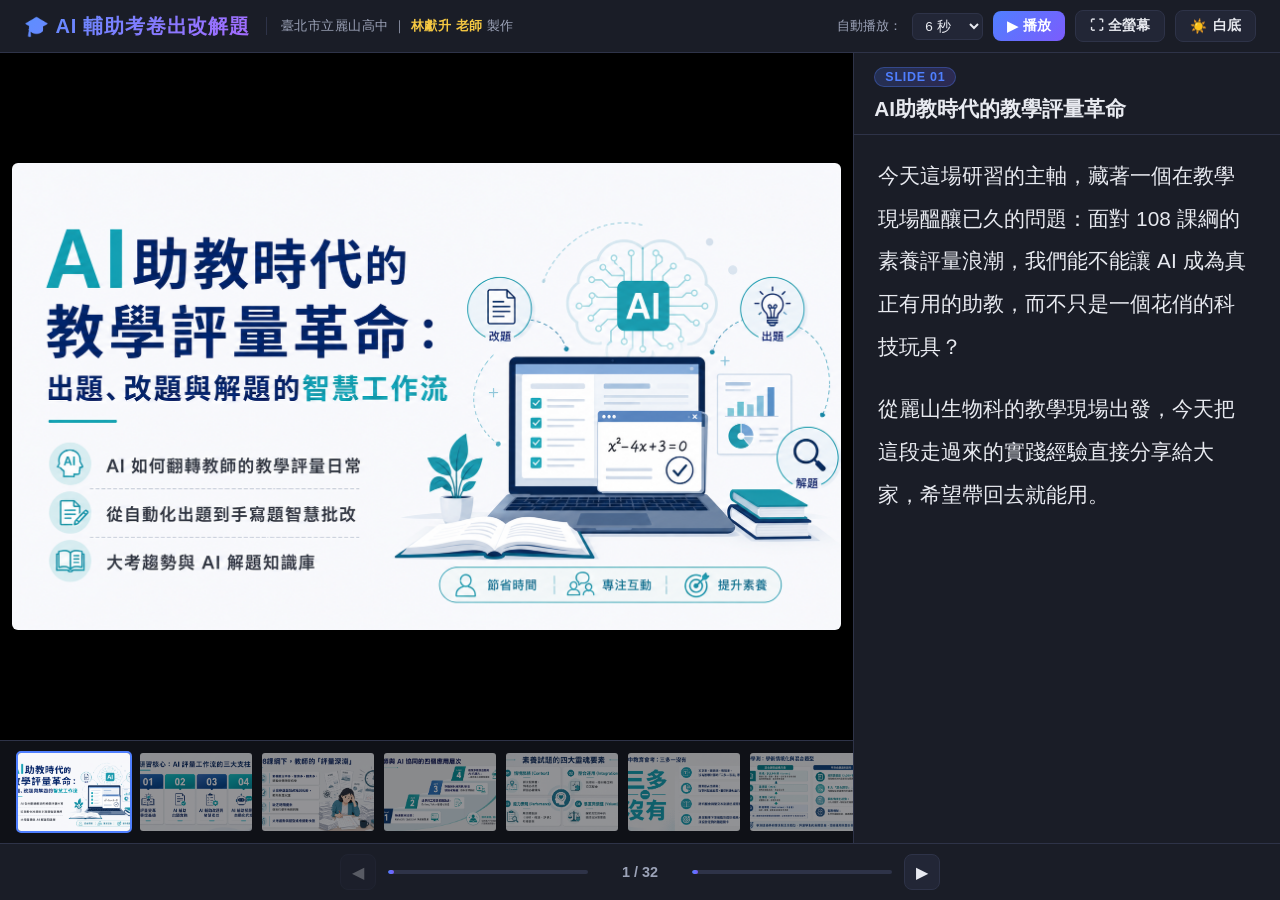
==== index.html @ 1d6e1f57 "Publish workshop HTML page" ====
<!DOCTYPE html>
<html lang="zh-Hant">
<head>
<meta charset="UTF-8">
<meta name="viewport" content="width=device-width, initial-scale=1.0">
<title>AI 輔助考卷出改解題</title>
<style>
  /* ── DARK THEME (default) ── */
  :root {
    --bg: #0f1117;
    --surface: #1a1d27;
    --surface2: #222636;
    --accent: #4f7fff;
    --accent2: #7c5cfc;
    --text: #e8eaf0;
    --text-dim: #9ca3b8;
    --border: #2e3348;
    --gold: #f5c842;
    --slide-bg: #000;
    --thumb-strip-bg: #0f1117;
  }
  /* ── LIGHT THEME ── */
  body.light {
    --bg: #f0f2f8;
    --surface: #ffffff;
    --surface2: #e8eaf2;
    --accent: #3060dd;
    --accent2: #6040cc;
    --text: #1a1d30;
    --text-dim: #5a6080;
    --border: #d0d4e8;
    --gold: #b8860b;
    --slide-bg: #e0e2ec;
    --thumb-strip-bg: #e8eaf2;
  }
  * { box-sizing: border-box; margin: 0; padding: 0; }

  body {
    font-family: 'Noto Sans TC', 'PingFang TC', 'Microsoft JhengHei', sans-serif;
    background: var(--bg);
    color: var(--text);
    height: 100vh;
    display: flex;
    flex-direction: column;
    overflow: hidden;
  }

  /* ── HEADER ── */
  header {
    display: flex;
    align-items: center;
    justify-content: space-between;
    padding: 10px 24px;
    background: var(--surface);
    border-bottom: 1px solid var(--border);
    flex-shrink: 0;
    gap: 12px;
    flex-wrap: wrap;
  }
  .header-title {
    font-size: 1.25rem;
    font-weight: 700;
    letter-spacing: .04em;
    background: linear-gradient(135deg, #5b8fff, #a56bff);
    -webkit-background-clip: text;
    -webkit-text-fill-color: transparent;
    background-clip: text;
    white-space: nowrap;
  }
  .header-controls {
    display: flex;
    align-items: center;
    gap: 10px;
    flex-wrap: wrap;
  }
  .ctrl-label { font-size: .8rem; color: var(--text-dim); white-space: nowrap; }
  .ctrl-select {
    background: var(--surface2);
    border: 1px solid var(--border);
    color: var(--text);
    padding: 4px 8px;
    border-radius: 6px;
    font-size: .85rem;
    cursor: pointer;
  }
  .btn {
    padding: 6px 14px;
    border-radius: 8px;
    border: none;
    font-size: .85rem;
    font-weight: 600;
    cursor: pointer;
    transition: opacity .15s, transform .1s;
  }
  .btn:hover { opacity: .85; transform: translateY(-1px); }
  .btn:active { transform: translateY(0); }
  .btn-play {
    background: linear-gradient(135deg, #4f7fff, #7c5cfc);
    color: #fff;
    display: flex; align-items: center; gap: 5px;
  }
  .btn-fs {
    background: var(--surface2);
    color: var(--text);
    border: 1px solid var(--border);
    display: flex; align-items: center; gap: 5px;
  }
  .btn-fs.active {
    background: linear-gradient(135deg, #2a5ccc, #5a3db0);
    border-color: transparent;
    color: #fff;
  }

  /* ── MAIN ── */
  main {
    display: flex;
    flex: 1;
    overflow: hidden;
  }

  /* ── SLIDE PANEL (left 2/3) ── */
  .slide-panel {
    flex: 0 0 66.666%;
    display: flex;
    flex-direction: column;
    background: var(--slide-bg);
    position: relative;
    overflow: hidden;
  }
  .slide-img-wrap {
    flex: 1;
    display: flex;
    align-items: center;
    justify-content: center;
    padding: 12px;
    overflow: hidden;
  }
  .slide-img-wrap img {
    max-width: 100%;
    max-height: 100%;
    object-fit: contain;
    border-radius: 6px;
    box-shadow: 0 8px 32px rgba(0,0,0,.6);
    transition: opacity .35s ease;
    display: block;
  }
  .slide-img-wrap img.fading { opacity: 0; }

  /* ── TEXT PANEL (right 1/3) ── */
  .text-panel {
    flex: 0 0 33.333%;
    display: flex;
    flex-direction: column;
    background: var(--surface);
    border-left: 1px solid var(--border);
    overflow: hidden;
  }
  .text-header {
    padding: 14px 20px 10px;
    border-bottom: 1px solid var(--border);
    flex-shrink: 0;
  }
  .slide-badge {
    display: inline-block;
    background: linear-gradient(135deg, #4f7fff33, #7c5cfc33);
    border: 1px solid #4f7fff55;
    color: var(--accent);
    font-size: .78rem;
    font-weight: 700;
    padding: 2px 10px;
    border-radius: 20px;
    letter-spacing: .06em;
    margin-bottom: 6px;
  }
  .slide-title-text {
    font-size: 1.3rem;
    font-weight: 700;
    line-height: 1.5;
    color: var(--text);
  }
  .text-body {
    flex: 1;
    overflow-y: auto;
    padding: 20px 24px 24px;
    scrollbar-width: thin;
    scrollbar-color: var(--border) transparent;
  }
  .text-body p {
    font-size: 1.3rem;
    line-height: 2.05;
    color: var(--text);
    margin-bottom: 20px;
  }
  .text-body p:last-child { margin-bottom: 0; }

  /* ── BOTTOM NAV ── */
  .bottom-nav {
    display: flex;
    align-items: center;
    justify-content: center;
    gap: 12px;
    padding: 10px 20px;
    border-top: 1px solid var(--border);
    background: var(--surface);
    flex-shrink: 0;
  }
  .nav-btn {
    background: var(--surface2);
    border: 1px solid var(--border);
    color: var(--text);
    width: 36px; height: 36px;
    border-radius: 8px;
    font-size: 1rem;
    cursor: pointer;
    display: flex; align-items: center; justify-content: center;
    transition: background .15s, transform .1s;
  }
  .nav-btn:hover:not(:disabled) { background: var(--accent); border-color: var(--accent); }
  .nav-btn:active:not(:disabled) { transform: scale(.95); }
  .nav-btn:disabled { opacity: .3; cursor: not-allowed; }
  .page-indicator {
    font-size: .9rem;
    color: var(--text-dim);
    min-width: 80px;
    text-align: center;
    font-weight: 600;
  }
  .progress-bar-wrap {
    flex: 1;
    height: 4px;
    background: var(--border);
    border-radius: 2px;
    overflow: hidden;
    max-width: 200px;
  }
  .progress-bar {
    height: 100%;
    background: linear-gradient(90deg, #4f7fff, #7c5cfc);
    border-radius: 2px;
    transition: width .3s ease;
  }

  /* ── THUMBNAIL STRIP ── */
  .thumb-strip {
    display: flex;
    gap: 6px;
    padding: 8px 16px;
    background: var(--bg);
    border-top: 1px solid var(--border);
    overflow-x: auto;
    flex-shrink: 0;
    scrollbar-width: thin;
    scrollbar-color: var(--border) transparent;
    max-height: 110px;
    padding: 10px 16px;
  }
  .thumb {
    flex-shrink: 0;
    width: 116px;
    height: 82px;
    border-radius: 5px;
    object-fit: cover;
    cursor: pointer;
    border: 2px solid transparent;
    opacity: .55;
    transition: opacity .15s, border-color .15s, transform .15s;
  }
  .thumb:hover { opacity: .85; transform: scaleY(1.04); }
  .thumb.active { border-color: var(--accent); opacity: 1; }

  /* ── AUTHOR INFO (in header) ── */
  .header-author {
    font-size: .82rem;
    color: var(--text-dim);
    letter-spacing: .04em;
    white-space: nowrap;
    border-left: 1px solid var(--border);
    padding-left: 14px;
    margin-left: 4px;
  }
  .header-author strong { color: var(--gold); font-weight: 700; }

  /* ── FULLSCREEN OVERLAY ── */
  #fs-overlay {
    display: none;
    position: fixed;
    inset: 0;
    background: #000;
    z-index: 9999;
    flex-direction: column;
    align-items: center;
    justify-content: center;
  }
  #fs-overlay.active { display: flex; }
  #fs-img {
    max-width: 100vw;
    max-height: calc(100vh - 80px);
    object-fit: contain;
    transition: opacity .35s ease;
    display: block;
  }
  #fs-img.fading { opacity: 0; }
  .fs-controls {
    position: fixed;
    bottom: 0; left: 0; right: 0;
    display: flex;
    align-items: center;
    justify-content: center;
    gap: 14px;
    padding: 12px 24px;
    background: rgba(0,0,0,.75);
    backdrop-filter: blur(8px);
    transition: opacity .3s;
  }
  .fs-controls.hidden { opacity: 0; pointer-events: none; }
  .fs-nav-btn {
    background: rgba(255,255,255,.12);
    border: 1px solid rgba(255,255,255,.2);
    color: #fff;
    width: 40px; height: 40px;
    border-radius: 8px;
    font-size: 1.1rem;
    cursor: pointer;
    display: flex; align-items: center; justify-content: center;
    transition: background .15s;
  }
  .fs-nav-btn:hover:not(:disabled) { background: rgba(255,255,255,.25); }
  .fs-nav-btn:disabled { opacity: .25; cursor: not-allowed; }
  .fs-page { color: rgba(255,255,255,.75); font-size: .9rem; min-width: 70px; text-align: center; }
  .fs-exit-btn {
    position: fixed;
    top: 14px; right: 18px;
    background: rgba(255,255,255,.12);
    border: 1px solid rgba(255,255,255,.2);
    color: #fff;
    padding: 6px 14px;
    border-radius: 8px;
    font-size: .82rem;
    cursor: pointer;
    z-index: 10001;
    transition: background .15s;
  }
  .fs-exit-btn:hover { background: rgba(255,255,255,.25); }
  .fs-auto-label {
    color: rgba(255,255,255,.6);
    font-size: .8rem;
    white-space: nowrap;
  }
  .fs-ctrl-select {
    background: rgba(255,255,255,.12);
    border: 1px solid rgba(255,255,255,.2);
    color: #fff;
    padding: 4px 8px;
    border-radius: 6px;
    font-size: .82rem;
    cursor: pointer;
  }
  .fs-progress {
    position: fixed;
    top: 0; left: 0; right: 0;
    height: 3px;
    background: rgba(255,255,255,.1);
    z-index: 10001;
  }
  .fs-progress-bar {
    height: 100%;
    background: linear-gradient(90deg, #4f7fff, #a56bff);
    transition: width .3s ease;
  }
  /* Auto-play timer ring */
  .timer-ring {
    position: relative;
    width: 32px; height: 32px;
    flex-shrink: 0;
  }
  .timer-ring svg { transform: rotate(-90deg); }
  .timer-ring circle {
    fill: none;
    stroke-width: 3;
  }
  .timer-bg { stroke: rgba(255,255,255,.15); }
  .timer-fill { stroke: #4f7fff; stroke-dasharray: 88; stroke-dashoffset: 88; transition: stroke-dashoffset .1s linear; }

  /* Thumbnail strip bg */
  .thumb-strip { background: var(--thumb-strip-bg); }

  /* Scrollbar style */
  ::-webkit-scrollbar { width: 6px; height: 6px; }
  ::-webkit-scrollbar-track { background: transparent; }
  ::-webkit-scrollbar-thumb { background: var(--border); border-radius: 3px; }

  /* ── THEME TOGGLE BUTTON ── */
  .btn-theme {
    background: var(--surface2);
    color: var(--text);
    border: 1px solid var(--border);
    display: flex; align-items: center; gap: 6px;
    font-size: .85rem;
    font-weight: 600;
    padding: 6px 14px;
    border-radius: 8px;
    cursor: pointer;
    transition: background .2s, color .2s, border-color .2s, transform .1s;
    white-space: nowrap;
  }
  .btn-theme:hover { opacity: .85; transform: translateY(-1px); }
  body.light .btn-theme {
    background: #1a1d27;
    color: #e8eaf0;
    border-color: #3a4060;
  }

  /* Auto play indicator */
  .auto-indicator {
    display: inline-block;
    width: 8px; height: 8px;
    background: #4fff8a;
    border-radius: 50%;
    margin-right: 4px;
    animation: pulse-dot 1s infinite;
  }
  @keyframes pulse-dot {
    0%,100% { opacity: 1; }
    50% { opacity: .3; }
  }
</style>
</head>
<body>

<!-- HEADER -->
<header>
  <div class="header-title">🎓 AI 輔助考卷出改解題</div>
  <div class="header-author">臺北市立麗山高中 ｜ <strong>林獻升 老師</strong> 製作</div>
  <div class="header-controls" style="margin-left:auto;">
    <span class="ctrl-label">自動播放：</span>
    <select class="ctrl-select" id="autoSpeedSelect">
      <option value="0">關閉</option>
      <option value="4">4 秒</option>
      <option value="6" selected>6 秒</option>
      <option value="8">8 秒</option>
      <option value="12">12 秒</option>
      <option value="20">20 秒</option>
    </select>
    <button class="btn btn-play" id="playBtn" onclick="togglePlay()">
      <span id="playIcon">▶</span> <span id="playLabel">播放</span>
    </button>
    <button class="btn btn-fs" id="fsBtn" onclick="enterFullscreen()">
      ⛶ 全螢幕
    </button>
    <button class="btn-theme" id="themeBtn" onclick="toggleTheme()" title="切換背景色">
      <span id="themeIcon">☀️</span><span id="themeLabel">白底</span>
    </button>
  </div>
</header>

<!-- MAIN AREA -->
<main>
  <!-- Left: Slide image -->
  <div class="slide-panel">
    <div class="slide-img-wrap">
      <img id="mainImg" src="" alt="Slide">
    </div>
    <!-- Thumbnail strip -->
    <div class="thumb-strip" id="thumbStrip"></div>
  </div>

  <!-- Right: Text panel -->
  <div class="text-panel">
    <div class="text-header">
      <div class="slide-badge" id="slideBadge">SLIDE 01</div>
      <div class="slide-title-text" id="slideTitleText"></div>
    </div>
    <div class="text-body" id="textBody"></div>
  </div>
</main>

<!-- BOTTOM NAV -->
<div class="bottom-nav">
  <button class="nav-btn" id="prevBtn" onclick="gotoSlide(current-1)" title="上一頁">◀</button>
  <div class="progress-bar-wrap">
    <div class="progress-bar" id="progressBar"></div>
  </div>
  <div class="page-indicator" id="pageIndicator">1 / 32</div>
  <div class="progress-bar-wrap">
    <div class="progress-bar" id="progressBar2"></div>
  </div>
  <button class="nav-btn" id="nextBtn" onclick="gotoSlide(current+1)" title="下一頁">▶</button>
</div>

<!-- FULLSCREEN OVERLAY -->
<div id="fs-overlay">
  <div class="fs-progress"><div class="fs-progress-bar" id="fsProgressBar"></div></div>
  <button class="fs-exit-btn" onclick="exitFullscreen()">✕ 離開全螢幕</button>
  <img id="fs-img" src="" alt="Slide Fullscreen">
  <div class="fs-controls" id="fsControls">
    <button class="fs-nav-btn" id="fsPrevBtn" onclick="gotoSlide(current-1)">◀</button>
    <div class="timer-ring" id="timerRing" title="自動播放進度">
      <svg width="32" height="32" viewBox="0 0 32 32">
        <circle class="timer-bg" cx="16" cy="16" r="14"/>
        <circle class="timer-fill" id="timerCircle" cx="16" cy="16" r="14"/>
      </svg>
    </div>
    <span class="fs-page" id="fsPageIndicator">1 / 32</span>
    <div class="timer-ring" style="visibility:hidden"></div><!-- spacer -->
    <button class="fs-nav-btn" id="fsNextBtn" onclick="gotoSlide(current+1)">▶</button>
    <span class="fs-auto-label" style="margin-left:12px">自動播放：</span>
    <select class="fs-ctrl-select" id="fsAutoSpeedSelect">
      <option value="0">關閉</option>
      <option value="4">4 秒</option>
      <option value="6" selected>6 秒</option>
      <option value="8">8 秒</option>
      <option value="12">12 秒</option>
      <option value="20">20 秒</option>
    </select>
    <button class="fs-nav-btn" id="fsPauseBtn" onclick="togglePlay()" title="播放/暫停" style="font-size:.9rem">▶</button>
  </div>
</div>

<script>
// ━━━━━━━━━━━━━━━━━━━━━━━━━
//  SLIDE DATA
// ━━━━━━━━━━━━━━━━━━━━━━━━━
const slides = [
  {
    title: "AI助教時代的教學評量革命",
    img: "origin_image/slide_01.png",
    text: `今天這場研習的主軸，藏著一個在教學現場醞釀已久的問題：面對 108 課綱的素養評量浪潮，我們能不能讓 AI 成為真正有用的助教，而不只是一個花俏的科技玩具？

從麗山生物科的教學現場出發，今天把這段走過來的實踐經驗直接分享給大家，希望帶回去就能用。`
  },
  {
    title: "今天研習的四大核心模組",
    img: "origin_image/slide_02.png",
    text: `今天的研習設計了四個模組，彼此之間有內在的邏輯串連。

我們從學理基礎出發，先確立「什麼才算真正意義上的素養評量」；接著進入 AI 出題實務，實際看看多模態材料與實驗情境如何快速轉化成考題；第三個模組聚焦在智慧批改，包括手寫非選題與國寫作文的 AI 評閱流程；最後，我們一起建立 NotebookLM 解題助教，讓這套工作流完整落地在班級現場。`
  },
  {
    title: "108課綱下，教師的「評量深淵」",
    img: "origin_image/slide_03.png",
    text: `108 課綱對情境化命題的要求，是一把雙面刃。它讓評量變得更真實，但也讓出題變得極度耗時——找素材、處理圖表、撰寫長篇情境文，一份段考卷動輒花上整個週末。

更別說手寫題的批改，改到肩膀痠痛，每位學生卻只能得到一個分數，幾乎沒有個別的學習回饋。這就是我們所說的「評量深淵」：好的設計理念，卻因工作量過重而難以真正落實。`
  },
  {
    title: "教師與 AI 協同的四個應用層次",
    img: "origin_image/slide_04.png",
    text: `面對這個困境，我們整理了一張學習地圖，把教師與 AI 協同的應用分成四個層次。

最入門的 Level 1，是把現成的 PDF 講義直接交給 AI 一鍵生出題庫；Level 2 是學會提示詞，能按需改造舊題；Level 3 能融入影片與實驗材料進行多模態命題；Level 4 則是善用視覺辨識與 AI 代理人，實現半自動化出卷。今天我們就一關一關地往上走。`
  },
  {
    title: "素養試題的四大靈魂要素",
    img: "origin_image/slide_05.png",
    text: `素養導向評量的核心，可以用四個要素概括：情境脈絡、整合運用、能力表現，以及態度與價值。這四者並不是各自獨立的條件，而是相互嵌扣的整體。

其中最容易出問題的，是情境的真實性——如果把題目的情境段落遮住，學生仍然能靠公式做出答案，那這個情境就只是裝飾，稱不上真正的素養題，需要從根本重新設計。`
  },
  {
    title: "國中教育會考：三多一沒有",
    img: "origin_image/slide_06.png",
    text: `國中會考在自然科的命題邏輯，可以用「三多一沒有」來掌握：文字多、圖表多、情境多，但沒有複雜的計算。

圖表題在會考自然科佔了七到八成，這個比例很清楚地告訴我們，訓練學生的圖表解讀與變因控制能力，比讓他們背大量細節更為關鍵。我們的命題，也應該往這個方向靠攏。`
  },
  {
    title: "大學學測：學術情境化與混合題型",
    img: "origin_image/slide_07.png",
    text: `學測的挑戰在於閱讀量。自然科和國語文的字數每年都在刷新記錄，學生在有限時間內要消化大量的情境文字，本身就是一項能力的測驗。

更值得關注的是混合題組的出現——選擇題與非選擇手寫題共享同一個情境，層層遞進，讓學生無法只靠猜選項過關，必須真正理解情境脈絡才能作答。`
  },
  {
    title: "分科測驗：鷹架式題組與第一性原理",
    img: "origin_image/slide_08.png",
    text: `分科測驗則是真正在考科學思辨的素養。它常常引入陌生的學術情境——如 GLP-1 減重藥物的作用機制，或是植物工廠的能量轉換——要求學生回歸第一性原理，用最核心的學科概念去分析一個全新的狀況。

非選題配分大幅增加，答題不是填幾個關鍵字，而是要寫出一條清晰的因果推論鏈。`
  },
  {
    title: "命題計畫：認知層次與難度配置",
    img: "origin_image/slide_09.png",
    text: `有了大考格局的認識，我們回到日常命題的規劃。建議以布魯姆認知層次作為標尺，素養題的主力要落在 C3（應用）與 C4（分析）。

這張表格提供的是段考、會考與學測三種情境下，易、中偏易、中偏難、難題的建議比例配置，讓我們每次命題不再憑感覺，而是有據可依。`
  },
  {
    title: "一鍵生成：Kahoot! AI 與 Quizizz AI",
    img: "origin_image/slide_10.png",
    text: `如果只有十分鐘，想快速為課堂複習設計一個小測驗，Level 1 工具是最省力的選擇。

Kahoot! AI 可以直接讀取您的講義 PDF，一鍵生成互動遊戲題；Quizizz AI（Wayground）更進一步，支援直接從 YouTube 影片或網頁抓取內容轉成測驗。學生在遊戲情境中練習，課堂氣氛立刻不同，而教師幾乎不需要花額外的時間準備。`
  },
  {
    title: "智慧診斷：Edcafe AI 與個人化學習回饋",
    img: "origin_image/slide_11.png",
    text: `Edcafe AI 把學生診斷這件事提升到了新的層次。學生作答之後，系統不只告訴他「答錯了」，而是根據他選擇的那個具體錯誤選項，給出個人化的 AI 診斷回饋——解釋為什麼這樣想是常見的迷思，並引導學生重新思考正確的推理路徑。

這比單純公布標準答案，更能幫助學生真正釐清自己的盲點。`
  },
  {
    title: "如何與 AI 對話？出題提示詞的黃金結構",
    img: "origin_image/slide_12.png",
    text: `要讓 AI 出精準的段考題，提示詞的結構是關鍵。我們整理出一套黃金結構：先設定角色（你是一位高中生物教師），接著給予具體任務（依據以下情境出一道閱讀題組），再指定格式（單選五選一，附詳解），最後加上限制條件（難度對應學測程度，情境不可以是裝飾性的）。

把 AI 當成一位剛報到的實習助教，指令越清晰，出來的題目越可用。`
  },
  {
    title: "影音命題：鹽沼天牛生存機制測驗生成",
    img: "origin_image/slide_13.png",
    text: `這是一個 Level 3 的實作案例。我們找到一支介紹鹽沼天牛不進食機制的科普 YouTube 影片，讓 AI 擷取逐字稿，再從中提取能量代謝的生物學情境，最後一鍵產出了一組結構完整的閱讀測驗題。

整個過程不超過十五分鐘，而產出的題目情境新穎、知識點扎實，是過去手動出題難以達到的效率。`
  },
  {
    title: "實驗命題：將課本實驗轉為探究題組",
    img: "origin_image/slide_14.png",
    text: `實驗課的素材，也可以直接轉化成探究題。只要把課本的實驗步驟——例如有機物檢測或酵素活性的操作流程——丟給 AI，它就能辨識出操縱變因與控制變因，並據此命製考查實驗設計缺陷或數據解讀能力的題目。

這些題目特別接地氣，因為情境就是學生親手做過的實驗，作答起來有真實感，也更能測出理解深度。`
  },
  {
    title: "視覺出題：讓圖表、構造圖自動出題",
    img: "origin_image/slide_15.png",
    text: `圖表題和構造圖一直是許多老師命題的難關——找圖、描圖、排版，耗費大量時間。現在使用 Gemini 等具備強大視覺辨識能力的模型，可以直接截圖課本的心臟解剖圖或細胞分裂圖，請 AI 辨識圖中標示的結構並針對各標記出題。

整個出題流程從找素材到產出題目，往往只需要幾分鐘。`
  },
  {
    title: "出題工具箱：各大 AI 模型能力評比",
    img: "origin_image/slide_16.png",
    text: `不同的命題需求，其實適合不同的 AI 工具。這張評比矩陣是我們實際測試各大模型後的心得：ChatGPT 在結構化命題上表現穩定；Claude 擅長長文本處理，適合嚴謹的論述性題目；Gemini 的視覺辨識能力最強，是圖表題的首選；Perplexity 和 Felo 則連網能力出色，適合結合時事新知的命題情境。

工具沒有好壞，端看任務需求，選對工具能省下不少來回修改的時間。`
  },
  {
    title: "拒絕瑕疵：如何設計有效的誘答選項",
    img: "origin_image/slide_17.png",
    text: `選擇題的品質，往往取決於干擾選項的設計。常見的試題瑕疵有幾種：正確答案明顯比其他選項長、選項中出現「以上皆是」、或是誘答選項根本不像學生會犯的真實錯誤。

我們可以請 AI 針對學生的常見迷思概念設計誘答，讓每個錯誤選項都能對應到一類真實存在的錯誤認知，這樣的選擇題才具備真正的診斷價值。`
  },
  {
    title: "傳統題目改造：菌根題目升級實踐",
    img: "origin_image/slide_18.png",
    text: `這頁的改題案例，清楚說明了「升級」的意義。左邊的傳統題，直接問菌根真菌能提供植物哪些功能，學生只要背過就能作答，無需理解；右邊的素養改版，提供一組共生實驗的數據圖表，考查學生從數據中推論出共生效益的能力。

兩道題考查的是同一個知識點，但測到的思維層次完全不同。這個落差，就是素養命題的核心意義所在。`
  },
  {
    title: "題型轉換：將選擇題變為手寫問答題",
    img: "origin_image/slide_19.png",
    text: `防止學生靠消去法猜答案，有一個直接的方法：把選擇題改成問答題。去掉選項，要求學生直接描述菌根共生的功能，並限定作答字數與必須出現的關鍵詞。

這個轉換看似簡單，卻能大幅篩選出真正理解的學生，也同時訓練他們把知識組織成清晰因果邏輯的表達能力。`
  },
  {
    title: "階段式 Rubrics 設計",
    img: "origin_image/slide_20.png",
    text: `要讓 AI 批改非選題得精準，Rubrics 的設計是前提。我們建議採用階梯式的給分設計，把一道五分題拆成：概念識別（2分）、推論過程（2分）、結論表達（1分）三個層次，每一層都有明確的評分標準。

把這份規準餵給 AI，再搭配學生的作答照片，批改的結果往往精確得讓人驚訝——也讓評分更客觀、更有一致性。`
  },
  {
    title: "手寫考卷批改：AI 視覺評分實務",
    img: "origin_image/slide_21.png",
    text: `這是我們在班上實際操作的批改流程。學生手寫完卷子之後，用手機拍照上傳，AI 根據預先設定的 Rubrics 閱卷：它能識別學生的算式與文字，標出扣分的具體位置，並在最後寫一段針對這位學生錯誤的訂正建議。

整體批改時間縮短了將近三分之二，而每位學生得到的回饋，反而比以前更個別化、更具體。`
  },
  {
    title: "國寫作文批改：AI 等級評閱實踐",
    img: "origin_image/slide_22.png",
    text: `語文科的作文批改，也已經能用 AI 輔助完成。只要上傳國寫原卷 PDF，AI 能依據大考中心的評分原則，從內容、結構、表達三個維度進行評閱，給出等第（如 A+、A、B），並附上一段具深度的分析與改善建議。

值得注意的是，對照教師批閱的結果，AI 在等第判定上的一致性相當高，也讓我們對這套流程有了更多信心。`
  },
  {
    title: "Gradescope：師生評量的智慧助手",
    img: "origin_image/slide_23.png",
    text: `Gradescope 解決的是一個很具體的痛點：全班卷子改法不一致的問題。它能自動把寫相同算式或相似答案的學生歸成同一組，我們只要改一次，那一組全部學生的分數就同步到位。

更方便的是，事後若想調整某道題的給分標準，全班分數會即時自動更新，不需要手動逐份重改。這在學期末統計時，省下了相當可觀的時間。`
  },
  {
    title: "一鍵解析：考卷詳解與概念庫建立",
    img: "origin_image/slide_24.png",
    text: `段考考完後最讓老師頭痛的，往往不是改卷，而是打詳解。現在，把考卷與標準答案給 AI，幾秒內就能產出完整的試題解析，還能自動整理出這份考卷考查的核心概念分布，直接轉化成一份「考前重點複習指引」給學生。

這段時間省下來，可以用在更有價值的學習設計工作上。`
  },
  {
    title: "趨勢透視：115學測自然科深度分析",
    img: "origin_image/slide_25.png",
    text: `AI 不只能幫我們出題，也能幫我們分析大考趨勢。我們把 115 年的學測自然科試卷完整丟給 AI，請它分析生物、物理、化學、地科四科的命題難度配置，以及各科高頻考點的分布。

這份分析能幫助我們動態調整教學進度，把力氣放在真正值得深耕的概念，而不是把每個單元都塞進課表裡衝刺。`
  },
  {
    title: "NotebookLM：建立班級專屬解題 Bot",
    img: "origin_image/slide_26.png",
    text: `大考前學生有問不完的題目，但我們不可能 24 小時待機解答。NotebookLM 提供了一個優雅的解法：把歷屆試題與詳解上傳後，系統會把這些文件鎖定為唯一的知識庫，AI 的回答只從這份材料中生成，不會胡亂發揮。

學生在課後提問，它就像一個永遠在線的解題助教；它甚至能把試卷內容念給學生聽，對聽覺型學習者特別有幫助。`
  },
  {
    title: "客製化 Bot：GPTs 專案與 Gemini Gem 設定",
    img: "origin_image/slide_27.png",
    text: `如果希望出題改題的流程更自動化，可以建立一個「常駐型命題機器人」。在 ChatGPT 中建立 GPTs，或在 Google Gemini 中設定 Gem，把自己的課程講義、命題規格和偏好都固定進去。

以後只要把新的素材或情境文字傳給它，它就會自動按照您的命題習慣生成試題，不需要每次重新寫提示詞，大幅降低重複性的備課負擔。`
  },
  {
    title: "AI 代理人：一鍵生成完整試卷與解答",
    img: "origin_image/slide_28.png",
    text: `終極的自動化工作流，是 AI 代理人（Agent）的應用。在 Claude Project 中配置好命題工具與知識庫之後，只要下達一個任務指令，AI 會自己去找相關知識點、選取合適題目、分配配分並完成排版，最後直接輸出學生版試卷 PDF 與附有 Rubrics 的教師詳解版。

整個流程如果順暢，可以在幾分鐘內完成一份完整的段考卷。`
  },
  {
    title: "自動化成果：光合作用與呼吸作用考卷",
    img: "origin_image/slide_29.png",
    text: `這是 AI Agent 實際自動產出的成果示範。試卷架構包含了單選、多選、閱讀測驗與非選題，格式完全對齊大考中心規格，每道非選題都附有詳細的 Rubrics。

看到這份成果，我們很難不去想像：這代表的是評量設計工作質地的一場改變——繁重的文書工作從此不再是老師時間的主要消耗，老師的心力可以真正投入在教學設計與學生理解上。`
  },
  {
    title: "AI 與教師的協同進化",
    img: "origin_image/slide_30.png",
    text: `走到這裡，我想回到一個更根本的問題：我們用 AI 究竟是為了什麼？不是為了偷懶，也不是為了炫技，而是為了把時間還給自己。

把出題排版、初步批改這些可以標準化的工作交給 AI，把省下來的時間留給探究引導、課堂對話與學生關懷。教育的靈魂從來不在那些繁瑣的文書工作裡，而在師生之間真實的連結之中。`
  },
  {
    title: "您的 AI 落地行動方案：從明天開始",
    img: "origin_image/slide_31.png",
    text: `研習結束後，最好的下一步不是「回家再想想」，而是給自己設定三個具體的行動節點。

第一週，用 Kahoot! 或 Quizizz 為某堂課設計一個互動小測驗，感受一下工具的手感；第一個月，嘗試建立一個 Gemini Gem，把自己的命題偏好固定下來；本學期末，為您的學生建立一個 NotebookLM 解題助教。這三步，是從旁觀者變成實踐者最短的路徑。`
  },
  {
    title: "用 AI 賦能教學，釋放更多創造力！",
    img: "origin_image/slide_32.png",
    text: `今天的分享就到這裡了。我們為大家準備了今天所有使用的提示詞、工具連結與講義資源，歡迎掃描畫面上的 QR Code 下載帶走。

這套工作流不是麗山的專利，而是每一位願意嘗試的老師都可以建立的系統。期待下次聽到大家分享自己在教學現場的 AI 實踐故事。現在進入 Q&A 時間，歡迎各位老師提問。`
  }
];

// ━━━━━━━━━━━━━━━━━━━━━━━━━
//  STATE
// ━━━━━━━━━━━━━━━━━━━━━━━━━
let current = 0;
let isPlaying = false;
let autoTimer = null;
let autoProgress = null;
let timerElapsed = 0;
let isFS = false;
let fsHideTimer = null;

const TOTAL = slides.length;

// ━━━━━━━━━━━━━━━━━━━━━━━━━
//  ELEMENTS
// ━━━━━━━━━━━━━━━━━━━━━━━━━
const mainImg = document.getElementById('mainImg');
const fsImg = document.getElementById('fs-img');
const textBody = document.getElementById('textBody');
const slideBadge = document.getElementById('slideBadge');
const slideTitleText = document.getElementById('slideTitleText');
const pageIndicator = document.getElementById('pageIndicator');
const fsPageIndicator = document.getElementById('fsPageIndicator');
const progressBar = document.getElementById('progressBar');
const progressBar2 = document.getElementById('progressBar2');
const fsProgressBar = document.getElementById('fsProgressBar');
const prevBtn = document.getElementById('prevBtn');
const nextBtn = document.getElementById('nextBtn');
const fsPrevBtn = document.getElementById('fsPrevBtn');
const fsNextBtn = document.getElementById('fsNextBtn');
const fsPauseBtn = document.getElementById('fsPauseBtn');
const playBtn = document.getElementById('playBtn');
const playIcon = document.getElementById('playIcon');
const playLabel = document.getElementById('playLabel');
const fsBtn = document.getElementById('fsBtn');
const fsOverlay = document.getElementById('fs-overlay');
const fsControls = document.getElementById('fsControls');
const thumbStrip = document.getElementById('thumbStrip');
const autoSpeedSelect = document.getElementById('autoSpeedSelect');
const fsAutoSpeedSelect = document.getElementById('fsAutoSpeedSelect');
const timerCircle = document.getElementById('timerCircle');

// ━━━━━━━━━━━━━━━━━━━━━━━━━
//  THUMBNAILS
// ━━━━━━━━━━━━━━━━━━━━━━━━━
function buildThumbs() {
  slides.forEach((s, i) => {
    const img = document.createElement('img');
    img.src = s.img;
    img.className = 'thumb' + (i === 0 ? ' active' : '');
    img.title = `第 ${i+1} 頁：${s.title}`;
    img.onclick = () => gotoSlide(i);
    thumbStrip.appendChild(img);
  });
}

// ━━━━━━━━━━━━━━━━━━━━━━━━━
//  NAVIGATION
// ━━━━━━━━━━━━━━━━━━━━━━━━━
function gotoSlide(n, skipResetTimer) {
  if (n < 0 || n >= TOTAL) return;

  // Fade transition
  mainImg.classList.add('fading');
  fsImg.classList.add('fading');

  setTimeout(() => {
    current = n;
    const s = slides[current];

    mainImg.src = s.img;
    mainImg.classList.remove('fading');

    fsImg.src = s.img;
    fsImg.classList.remove('fading');

    // Text panel
    slideBadge.textContent = `SLIDE ${String(current+1).padStart(2,'0')}`;
    slideTitleText.textContent = s.title;
    // Render paragraphs
    textBody.innerHTML = s.text.trim().split(/\n\n+/).map(p =>
      `<p>${p.trim().replace(/\n/g,'<br>')}</p>`
    ).join('');

    // Indicators
    const pct = ((current+1)/TOTAL*100).toFixed(1) + '%';
    progressBar.style.width = pct;
    progressBar2.style.width = pct;
    fsProgressBar.style.width = pct;
    pageIndicator.textContent = `${current+1} / ${TOTAL}`;
    fsPageIndicator.textContent = `${current+1} / ${TOTAL}`;

    // Buttons
    prevBtn.disabled = current === 0;
    nextBtn.disabled = current === TOTAL-1;
    fsPrevBtn.disabled = current === 0;
    fsNextBtn.disabled = current === TOTAL-1;

    // Thumbnail
    document.querySelectorAll('.thumb').forEach((t, i) => t.classList.toggle('active', i===current));
    // Scroll thumb into view
    const activThumb = thumbStrip.children[current];
    if (activThumb) activThumb.scrollIntoView({behavior:'smooth', block:'nearest', inline:'center'});

    // If playing, reset timer
    if (isPlaying && !skipResetTimer) resetAutoTimer();

    // If at end and playing, stop
    if (current === TOTAL-1 && isPlaying) {
      // let it stay on last slide
    }
  }, 160);
}

// ━━━━━━━━━━━━━━━━━━━━━━━━━
//  AUTO PLAY
// ━━━━━━━━━━━━━━━━━━━━━━━━━
function getSpeed() {
  // Use whichever select is active
  const v = isFS ? parseInt(fsAutoSpeedSelect.value) : parseInt(autoSpeedSelect.value);
  return isNaN(v) ? 0 : v;
}

function syncSpeeds() {
  // Keep both selects in sync
  autoSpeedSelect.value = fsAutoSpeedSelect.value;
  fsAutoSpeedSelect.value = autoSpeedSelect.value;
}

autoSpeedSelect.addEventListener('change', () => {
  fsAutoSpeedSelect.value = autoSpeedSelect.value;
  if (isPlaying) resetAutoTimer();
});
fsAutoSpeedSelect.addEventListener('change', () => {
  autoSpeedSelect.value = fsAutoSpeedSelect.value;
  if (isPlaying) resetAutoTimer();
});

function startAutoPlay() {
  const speed = getSpeed();
  if (speed === 0) { stopAutoPlay(); return; }
  isPlaying = true;
  updatePlayUI();
  resetAutoTimer();
}

function stopAutoPlay() {
  isPlaying = false;
  clearInterval(autoTimer);
  clearInterval(autoProgress);
  timerElapsed = 0;
  timerCircle.style.strokeDashoffset = '88';
  updatePlayUI();
}

function resetAutoTimer() {
  clearInterval(autoTimer);
  clearInterval(autoProgress);
  timerElapsed = 0;

  const speed = getSpeed();
  if (speed === 0) { stopAutoPlay(); return; }

  const circumference = 88;
  timerCircle.style.strokeDashoffset = String(circumference);

  // Progress ring update every 100ms
  autoProgress = setInterval(() => {
    timerElapsed += 0.1;
    const fraction = timerElapsed / speed;
    const offset = circumference * (1 - fraction);
    timerCircle.style.strokeDashoffset = String(Math.max(0, offset));
  }, 100);

  autoTimer = setInterval(() => {
    if (current < TOTAL-1) {
      gotoSlide(current+1, true);
      timerElapsed = 0;
      clearInterval(autoProgress);
      const progressRefresh = setInterval(() => {
        timerElapsed += 0.1;
        const fraction = timerElapsed / speed;
        const offset = circumference * (1 - fraction);
        timerCircle.style.strokeDashoffset = String(Math.max(0, offset));
        if (timerElapsed >= speed) clearInterval(progressRefresh);
      }, 100);
      autoProgress = progressRefresh;
    } else {
      // Loop back or stop
      stopAutoPlay();
    }
  }, speed * 1000);
}

function togglePlay() {
  if (isPlaying) {
    stopAutoPlay();
  } else {
    const speed = getSpeed();
    if (speed === 0) {
      // Default to 6s if "off"
      autoSpeedSelect.value = '6';
      fsAutoSpeedSelect.value = '6';
    }
    startAutoPlay();
  }
}

function updatePlayUI() {
  if (isPlaying) {
    playIcon.textContent = '⏸';
    playLabel.textContent = '暫停';
    fsPauseBtn.textContent = '⏸';
    playBtn.innerHTML = '<span class="auto-indicator"></span><span>暫停</span>';
  } else {
    playIcon.textContent = '▶';
    playLabel.textContent = '播放';
    fsPauseBtn.textContent = '▶';
    playBtn.innerHTML = '▶ 播放';
  }
}

// ━━━━━━━━━━━━━━━━━━━━━━━━━
//  FULLSCREEN
// ━━━━━━━━━━━━━━━━━━━━━━━━━
function enterFullscreen() {
  isFS = true;
  fsOverlay.classList.add('active');
  fsBtn.classList.add('active');
  fsBtn.textContent = '⛶ 返回';
  gotoSlide(current, true);
  // Also request browser fullscreen
  if (fsOverlay.requestFullscreen) fsOverlay.requestFullscreen().catch(()=>{});
  setupFsMouseHide();
}

function exitFullscreen() {
  isFS = false;
  fsOverlay.classList.remove('active');
  fsBtn.classList.remove('active');
  fsBtn.textContent = '⛶ 全螢幕';
  fsControls.classList.remove('hidden');
  clearTimeout(fsHideTimer);
  if (document.fullscreenElement) document.exitFullscreen().catch(()=>{});
}

function setupFsMouseHide() {
  const overlay = document.getElementById('fs-overlay');
  overlay.addEventListener('mousemove', showFsControls);
}

function showFsControls() {
  fsControls.classList.remove('hidden');
  clearTimeout(fsHideTimer);
  fsHideTimer = setTimeout(() => {
    fsControls.classList.add('hidden');
  }, 3000);
}

document.addEventListener('fullscreenchange', () => {
  if (!document.fullscreenElement && isFS) exitFullscreen();
});

// ━━━━━━━━━━━━━━━━━━━━━━━━━
//  KEYBOARD
// ━━━━━━━━━━━━━━━━━━━━━━━━━
document.addEventListener('keydown', (e) => {
  if (e.key === 'ArrowRight' || e.key === 'ArrowDown' || e.key === ' ') {
    e.preventDefault();
    gotoSlide(current+1);
  } else if (e.key === 'ArrowLeft' || e.key === 'ArrowUp') {
    e.preventDefault();
    gotoSlide(current-1);
  } else if (e.key === 'Escape' && isFS) {
    exitFullscreen();
  } else if (e.key === 'f' || e.key === 'F') {
    isFS ? exitFullscreen() : enterFullscreen();
  } else if (e.key === 'p' || e.key === 'P') {
    togglePlay();
  }
});

// ━━━━━━━━━━━━━━━━━━━━━━━━━
//  THEME TOGGLE
// ━━━━━━━━━━━━━━━━━━━━━━━━━
let isLight = false;
function toggleTheme() {
  isLight = !isLight;
  document.body.classList.toggle('light', isLight);
  const icon = document.getElementById('themeIcon');
  const label = document.getElementById('themeLabel');
  if (isLight) {
    icon.textContent = '🌙';
    label.textContent = '黑底';
  } else {
    icon.textContent = '☀️';
    label.textContent = '白底';
  }
}

// ━━━━━━━━━━━━━━━━━━━━━━━━━
//  INIT
// ━━━━━━━━━━━━━━━━━━━━━━━━━
buildThumbs();
gotoSlide(0, true);
</script>
</body>
</html>
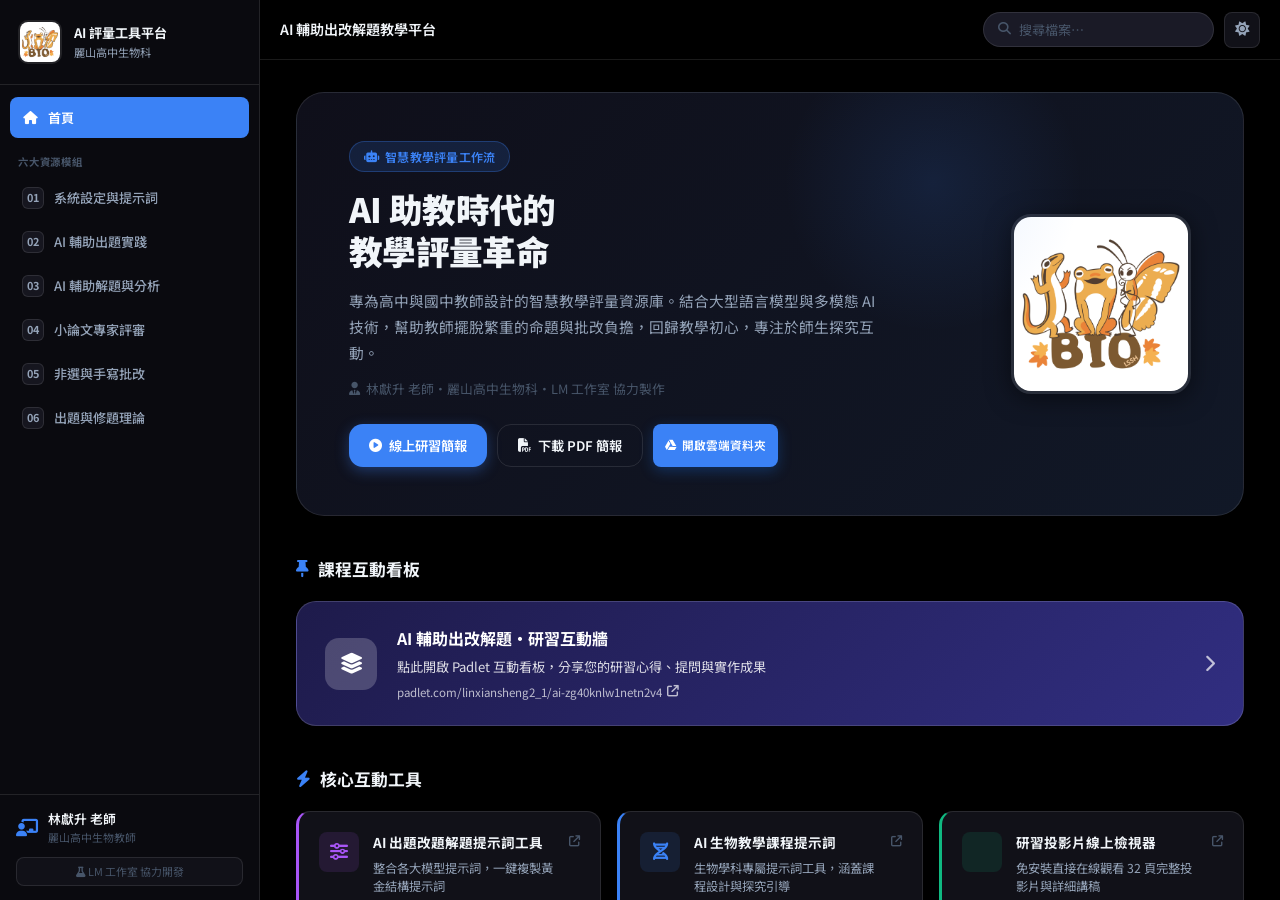
==== commit b573939d: "feat: update Google Drive links for all 6 modules' files" ====
--- a/index.html
+++ b/index.html
@@ -1,1057 +1,305 @@
 <!DOCTYPE html>
 <html lang="zh-Hant">
 <head>
-<meta charset="UTF-8">
-<meta name="viewport" content="width=device-width, initial-scale=1.0">
-<title>AI 輔助考卷出改解題</title>
-<style>
-  /* ── DARK THEME (default) ── */
-  :root {
-    --bg: #0f1117;
-    --surface: #1a1d27;
-    --surface2: #222636;
-    --accent: #4f7fff;
-    --accent2: #7c5cfc;
-    --text: #e8eaf0;
-    --text-dim: #9ca3b8;
-    --border: #2e3348;
-    --gold: #f5c842;
-    --slide-bg: #000;
-    --thumb-strip-bg: #0f1117;
-  }
-  /* ── LIGHT THEME ── */
-  body.light {
-    --bg: #f0f2f8;
-    --surface: #ffffff;
-    --surface2: #e8eaf2;
-    --accent: #3060dd;
-    --accent2: #6040cc;
-    --text: #1a1d30;
-    --text-dim: #5a6080;
-    --border: #d0d4e8;
-    --gold: #b8860b;
-    --slide-bg: #e0e2ec;
-    --thumb-strip-bg: #e8eaf2;
-  }
-  * { box-sizing: border-box; margin: 0; padding: 0; }
-
-  body {
-    font-family: 'Noto Sans TC', 'PingFang TC', 'Microsoft JhengHei', sans-serif;
-    background: var(--bg);
-    color: var(--text);
-    height: 100vh;
-    display: flex;
-    flex-direction: column;
-    overflow: hidden;
-  }
-
-  /* ── HEADER ── */
-  header {
-    display: flex;
-    align-items: center;
-    justify-content: space-between;
-    padding: 10px 24px;
-    background: var(--surface);
-    border-bottom: 1px solid var(--border);
-    flex-shrink: 0;
-    gap: 12px;
-    flex-wrap: wrap;
-  }
-  .header-title {
-    font-size: 1.25rem;
-    font-weight: 700;
-    letter-spacing: .04em;
-    background: linear-gradient(135deg, #5b8fff, #a56bff);
-    -webkit-background-clip: text;
-    -webkit-text-fill-color: transparent;
-    background-clip: text;
-    white-space: nowrap;
-  }
-  .header-controls {
-    display: flex;
-    align-items: center;
-    gap: 10px;
-    flex-wrap: wrap;
-  }
-  .ctrl-label { font-size: .8rem; color: var(--text-dim); white-space: nowrap; }
-  .ctrl-select {
-    background: var(--surface2);
-    border: 1px solid var(--border);
-    color: var(--text);
-    padding: 4px 8px;
-    border-radius: 6px;
-    font-size: .85rem;
-    cursor: pointer;
-  }
-  .btn {
-    padding: 6px 14px;
-    border-radius: 8px;
-    border: none;
-    font-size: .85rem;
-    font-weight: 600;
-    cursor: pointer;
-    transition: opacity .15s, transform .1s;
-  }
-  .btn:hover { opacity: .85; transform: translateY(-1px); }
-  .btn:active { transform: translateY(0); }
-  .btn-play {
-    background: linear-gradient(135deg, #4f7fff, #7c5cfc);
-    color: #fff;
-    display: flex; align-items: center; gap: 5px;
-  }
-  .btn-fs {
-    background: var(--surface2);
-    color: var(--text);
-    border: 1px solid var(--border);
-    display: flex; align-items: center; gap: 5px;
-  }
-  .btn-fs.active {
-    background: linear-gradient(135deg, #2a5ccc, #5a3db0);
-    border-color: transparent;
-    color: #fff;
-  }
-
-  /* ── MAIN ── */
-  main {
-    display: flex;
-    flex: 1;
-    overflow: hidden;
-  }
-
-  /* ── SLIDE PANEL (left 2/3) ── */
-  .slide-panel {
-    flex: 0 0 66.666%;
-    display: flex;
-    flex-direction: column;
-    background: var(--slide-bg);
-    position: relative;
-    overflow: hidden;
-  }
-  .slide-img-wrap {
-    flex: 1;
-    display: flex;
-    align-items: center;
-    justify-content: center;
-    padding: 12px;
-    overflow: hidden;
-  }
-  .slide-img-wrap img {
-    max-width: 100%;
-    max-height: 100%;
-    object-fit: contain;
-    border-radius: 6px;
-    box-shadow: 0 8px 32px rgba(0,0,0,.6);
-    transition: opacity .35s ease;
-    display: block;
-  }
-  .slide-img-wrap img.fading { opacity: 0; }
-
-  /* ── TEXT PANEL (right 1/3) ── */
-  .text-panel {
-    flex: 0 0 33.333%;
-    display: flex;
-    flex-direction: column;
-    background: var(--surface);
-    border-left: 1px solid var(--border);
-    overflow: hidden;
-  }
-  .text-header {
-    padding: 14px 20px 10px;
-    border-bottom: 1px solid var(--border);
-    flex-shrink: 0;
-  }
-  .slide-badge {
-    display: inline-block;
-    background: linear-gradient(135deg, #4f7fff33, #7c5cfc33);
-    border: 1px solid #4f7fff55;
-    color: var(--accent);
-    font-size: .78rem;
-    font-weight: 700;
-    padding: 2px 10px;
-    border-radius: 20px;
-    letter-spacing: .06em;
-    margin-bottom: 6px;
-  }
-  .slide-title-text {
-    font-size: 1.3rem;
-    font-weight: 700;
-    line-height: 1.5;
-    color: var(--text);
-  }
-  .text-body {
-    flex: 1;
-    overflow-y: auto;
-    padding: 20px 24px 24px;
-    scrollbar-width: thin;
-    scrollbar-color: var(--border) transparent;
-  }
-  .text-body p {
-    font-size: 1.3rem;
-    line-height: 2.05;
-    color: var(--text);
-    margin-bottom: 20px;
-  }
-  .text-body p:last-child { margin-bottom: 0; }
-
-  /* ── BOTTOM NAV ── */
-  .bottom-nav {
-    display: flex;
-    align-items: center;
-    justify-content: center;
-    gap: 12px;
-    padding: 10px 20px;
-    border-top: 1px solid var(--border);
-    background: var(--surface);
-    flex-shrink: 0;
-  }
-  .nav-btn {
-    background: var(--surface2);
-    border: 1px solid var(--border);
-    color: var(--text);
-    width: 36px; height: 36px;
-    border-radius: 8px;
-    font-size: 1rem;
-    cursor: pointer;
-    display: flex; align-items: center; justify-content: center;
-    transition: background .15s, transform .1s;
-  }
-  .nav-btn:hover:not(:disabled) { background: var(--accent); border-color: var(--accent); }
-  .nav-btn:active:not(:disabled) { transform: scale(.95); }
-  .nav-btn:disabled { opacity: .3; cursor: not-allowed; }
-  .page-indicator {
-    font-size: .9rem;
-    color: var(--text-dim);
-    min-width: 80px;
-    text-align: center;
-    font-weight: 600;
-  }
-  .progress-bar-wrap {
-    flex: 1;
-    height: 4px;
-    background: var(--border);
-    border-radius: 2px;
-    overflow: hidden;
-    max-width: 200px;
-  }
-  .progress-bar {
-    height: 100%;
-    background: linear-gradient(90deg, #4f7fff, #7c5cfc);
-    border-radius: 2px;
-    transition: width .3s ease;
-  }
-
-  /* ── THUMBNAIL STRIP ── */
-  .thumb-strip {
-    display: flex;
-    gap: 6px;
-    padding: 8px 16px;
-    background: var(--bg);
-    border-top: 1px solid var(--border);
-    overflow-x: auto;
-    flex-shrink: 0;
-    scrollbar-width: thin;
-    scrollbar-color: var(--border) transparent;
-    max-height: 110px;
-    padding: 10px 16px;
-  }
-  .thumb {
-    flex-shrink: 0;
-    width: 116px;
-    height: 82px;
-    border-radius: 5px;
-    object-fit: cover;
-    cursor: pointer;
-    border: 2px solid transparent;
-    opacity: .55;
-    transition: opacity .15s, border-color .15s, transform .15s;
-  }
-  .thumb:hover { opacity: .85; transform: scaleY(1.04); }
-  .thumb.active { border-color: var(--accent); opacity: 1; }
-
-  /* ── AUTHOR INFO (in header) ── */
-  .header-author {
-    font-size: .82rem;
-    color: var(--text-dim);
-    letter-spacing: .04em;
-    white-space: nowrap;
-    border-left: 1px solid var(--border);
-    padding-left: 14px;
-    margin-left: 4px;
-  }
-  .header-author strong { color: var(--gold); font-weight: 700; }
-
-  /* ── FULLSCREEN OVERLAY ── */
-  #fs-overlay {
-    display: none;
-    position: fixed;
-    inset: 0;
-    background: #000;
-    z-index: 9999;
-    flex-direction: column;
-    align-items: center;
-    justify-content: center;
-  }
-  #fs-overlay.active { display: flex; }
-  #fs-img {
-    max-width: 100vw;
-    max-height: calc(100vh - 80px);
-    object-fit: contain;
-    transition: opacity .35s ease;
-    display: block;
-  }
-  #fs-img.fading { opacity: 0; }
-  .fs-controls {
-    position: fixed;
-    bottom: 0; left: 0; right: 0;
-    display: flex;
-    align-items: center;
-    justify-content: center;
-    gap: 14px;
-    padding: 12px 24px;
-    background: rgba(0,0,0,.75);
-    backdrop-filter: blur(8px);
-    transition: opacity .3s;
-  }
-  .fs-controls.hidden { opacity: 0; pointer-events: none; }
-  .fs-nav-btn {
-    background: rgba(255,255,255,.12);
-    border: 1px solid rgba(255,255,255,.2);
-    color: #fff;
-    width: 40px; height: 40px;
-    border-radius: 8px;
-    font-size: 1.1rem;
-    cursor: pointer;
-    display: flex; align-items: center; justify-content: center;
-    transition: background .15s;
-  }
-  .fs-nav-btn:hover:not(:disabled) { background: rgba(255,255,255,.25); }
-  .fs-nav-btn:disabled { opacity: .25; cursor: not-allowed; }
-  .fs-page { color: rgba(255,255,255,.75); font-size: .9rem; min-width: 70px; text-align: center; }
-  .fs-exit-btn {
-    position: fixed;
-    top: 14px; right: 18px;
-    background: rgba(255,255,255,.12);
-    border: 1px solid rgba(255,255,255,.2);
-    color: #fff;
-    padding: 6px 14px;
-    border-radius: 8px;
-    font-size: .82rem;
-    cursor: pointer;
-    z-index: 10001;
-    transition: background .15s;
-  }
-  .fs-exit-btn:hover { background: rgba(255,255,255,.25); }
-  .fs-auto-label {
-    color: rgba(255,255,255,.6);
-    font-size: .8rem;
-    white-space: nowrap;
-  }
-  .fs-ctrl-select {
-    background: rgba(255,255,255,.12);
-    border: 1px solid rgba(255,255,255,.2);
-    color: #fff;
-    padding: 4px 8px;
-    border-radius: 6px;
-    font-size: .82rem;
-    cursor: pointer;
-  }
-  .fs-progress {
-    position: fixed;
-    top: 0; left: 0; right: 0;
-    height: 3px;
-    background: rgba(255,255,255,.1);
-    z-index: 10001;
-  }
-  .fs-progress-bar {
-    height: 100%;
-    background: linear-gradient(90deg, #4f7fff, #a56bff);
-    transition: width .3s ease;
-  }
-  /* Auto-play timer ring */
-  .timer-ring {
-    position: relative;
-    width: 32px; height: 32px;
-    flex-shrink: 0;
-  }
-  .timer-ring svg { transform: rotate(-90deg); }
-  .timer-ring circle {
-    fill: none;
-    stroke-width: 3;
-  }
-  .timer-bg { stroke: rgba(255,255,255,.15); }
-  .timer-fill { stroke: #4f7fff; stroke-dasharray: 88; stroke-dashoffset: 88; transition: stroke-dashoffset .1s linear; }
-
-  /* Thumbnail strip bg */
-  .thumb-strip { background: var(--thumb-strip-bg); }
-
-  /* Scrollbar style */
-  ::-webkit-scrollbar { width: 6px; height: 6px; }
-  ::-webkit-scrollbar-track { background: transparent; }
-  ::-webkit-scrollbar-thumb { background: var(--border); border-radius: 3px; }
-
-  /* ── THEME TOGGLE BUTTON ── */
-  .btn-theme {
-    background: var(--surface2);
-    color: var(--text);
-    border: 1px solid var(--border);
-    display: flex; align-items: center; gap: 6px;
-    font-size: .85rem;
-    font-weight: 600;
-    padding: 6px 14px;
-    border-radius: 8px;
-    cursor: pointer;
-    transition: background .2s, color .2s, border-color .2s, transform .1s;
-    white-space: nowrap;
-  }
-  .btn-theme:hover { opacity: .85; transform: translateY(-1px); }
-  body.light .btn-theme {
-    background: #1a1d27;
-    color: #e8eaf0;
-    border-color: #3a4060;
-  }
-
-  /* Auto play indicator */
-  .auto-indicator {
-    display: inline-block;
-    width: 8px; height: 8px;
-    background: #4fff8a;
-    border-radius: 50%;
-    margin-right: 4px;
-    animation: pulse-dot 1s infinite;
-  }
-  @keyframes pulse-dot {
-    0%,100% { opacity: 1; }
-    50% { opacity: .3; }
-  }
-</style>
+    <meta charset="UTF-8">
+    <meta name="viewport" content="width=device-width, initial-scale=1.0">
+    <title>AI 輔助出題、改題與解題教學平台</title>
+    <link rel="preconnect" href="https://fonts.googleapis.com">
+    <link rel="preconnect" href="https://fonts.gstatic.com" crossorigin>
+    <link href="https://fonts.googleapis.com/css2?family=Inter:wght@300;400;500;600;700&family=Noto+Sans+TC:wght@300;400;500;700;900&display=swap" rel="stylesheet">
+    <link rel="stylesheet" href="https://cdnjs.cloudflare.com/ajax/libs/font-awesome/6.4.0/css/all.min.css">
+    <link rel="stylesheet" href="index.css">
 </head>
-<body>
-
-<!-- HEADER -->
-<header>
-  <div class="header-title">🎓 AI 輔助考卷出改解題</div>
-  <div class="header-author">臺北市立麗山高中 ｜ <strong>林獻升 老師</strong> 製作</div>
-  <div class="header-controls" style="margin-left:auto;">
-    <span class="ctrl-label">自動播放：</span>
-    <select class="ctrl-select" id="autoSpeedSelect">
-      <option value="0">關閉</option>
-      <option value="4">4 秒</option>
-      <option value="6" selected>6 秒</option>
-      <option value="8">8 秒</option>
-      <option value="12">12 秒</option>
-      <option value="20">20 秒</option>
-    </select>
-    <button class="btn btn-play" id="playBtn" onclick="togglePlay()">
-      <span id="playIcon">▶</span> <span id="playLabel">播放</span>
-    </button>
-    <button class="btn btn-fs" id="fsBtn" onclick="enterFullscreen()">
-      ⛶ 全螢幕
-    </button>
-    <button class="btn-theme" id="themeBtn" onclick="toggleTheme()" title="切換背景色">
-      <span id="themeIcon">☀️</span><span id="themeLabel">白底</span>
-    </button>
-  </div>
-</header>
-
-<!-- MAIN AREA -->
-<main>
-  <!-- Left: Slide image -->
-  <div class="slide-panel">
-    <div class="slide-img-wrap">
-      <img id="mainImg" src="" alt="Slide">
+<body class="dark-theme">
+    <div class="app-container">
+
+        <!-- ═══════════════════════════════════════
+             SIDEBAR
+        ═══════════════════════════════════════ -->
+        <aside class="sidebar" id="sidebar">
+            <div class="sidebar-brand">
+                <img src="生物科圖案.jpg" alt="生物科" class="sidebar-logo-img">
+                <div class="sidebar-brand-text">
+                    <span class="brand-title">AI 評量工具平台</span>
+                    <span class="brand-sub">麗山高中生物科</span>
+                </div>
+            </div>
+
+            <nav class="nav-menu">
+                <a href="#" class="nav-item active" data-target="intro">
+                    <i class="fa-solid fa-house"></i>
+                    <span>首頁</span>
+                </a>
+
+                <div class="nav-group-label">六大資源模組</div>
+
+                <a href="#" class="nav-item" data-target="module-0">
+                    <span class="nav-num">01</span>
+                    <span>系統設定與提示詞</span>
+                </a>
+                <a href="#" class="nav-item" data-target="module-1">
+                    <span class="nav-num">02</span>
+                    <span>AI 輔助出題實踐</span>
+                </a>
+                <a href="#" class="nav-item" data-target="module-2">
+                    <span class="nav-num">03</span>
+                    <span>AI 輔助解題與分析</span>
+                </a>
+                <a href="#" class="nav-item" data-target="module-3">
+                    <span class="nav-num">04</span>
+                    <span>小論文專家評審</span>
+                </a>
+                <a href="#" class="nav-item" data-target="module-4">
+                    <span class="nav-num">05</span>
+                    <span>非選與手寫批改</span>
+                </a>
+                <a href="#" class="nav-item" data-target="module-5">
+                    <span class="nav-num">06</span>
+                    <span>出題與修題理論</span>
+                </a>
+            </nav>
+
+            <div class="sidebar-footer">
+                <div class="speaker-info">
+                    <i class="fa-solid fa-chalkboard-user"></i>
+                    <div>
+                        <p class="speaker-name">林獻升 老師</p>
+                        <p class="speaker-sub">麗山高中生物教師</p>
+                    </div>
+                </div>
+                <div class="studio-badge">
+                    <i class="fa-solid fa-flask"></i> LM 工作室 協力開發
+                </div>
+            </div>
+        </aside>
+
+        <!-- ═══════════════════════════════════════
+             MAIN CONTENT
+        ═══════════════════════════════════════ -->
+        <main class="main-content">
+
+            <!-- Top Bar -->
+            <header class="top-bar">
+                <div class="top-bar-left">
+                    <button class="menu-btn" id="mobile-toggle" aria-label="開啟選單">
+                        <i class="fa-solid fa-bars"></i>
+                    </button>
+                    <span class="top-bar-title">AI 輔助出改解題教學平台</span>
+                </div>
+                <div class="top-bar-right">
+                    <div class="search-wrap">
+                        <i class="fa-solid fa-magnifying-glass"></i>
+                        <input type="text" placeholder="搜尋檔案…" id="file-search">
+                        <button id="clear-search" style="display:none;"><i class="fa-solid fa-xmark"></i></button>
+                    </div>
+                    <button class="theme-btn" id="theme-toggle" title="切換深色／淺色">
+                        <i class="fa-solid fa-sun icon-sun"></i>
+                        <i class="fa-solid fa-moon icon-moon"></i>
+                    </button>
+                </div>
+            </header>
+
+            <!-- Page Scroll Area -->
+            <div class="scroll-container">
+
+                <!-- ─────────────── PAGE: INTRO ─────────────── -->
+                <section id="page-intro" class="content-page active">
+
+                    <!-- Hero Banner -->
+                    <div class="hero">
+                        <div class="hero-text">
+                            <span class="hero-badge">
+                                <i class="fa-solid fa-robot"></i> 智慧教學評量工作流
+                            </span>
+                            <h1 class="hero-title">AI 助教時代的<br>教學評量革命</h1>
+                            <p class="hero-desc">
+                                專為高中與國中教師設計的智慧教學評量資源庫。結合大型語言模型與多模態 AI 技術，幫助教師擺脫繁重的命題與批改負擔，回歸教學初心，專注於師生探究互動。
+                            </p>
+                            <p class="hero-teacher">
+                                <i class="fa-solid fa-user-tie"></i>
+                                林獻升 老師・麗山高中生物科・LM 工作室 協力製作
+                            </p>
+                            <div class="hero-btns">
+                                <a href="https://froglssh.github.io/ai-assisted-exam-pd-workshop/%E7%A0%94%E7%BF%92%E6%95%99%E5%AD%B8%E7%B6%B2%E9%A0%81.html" target="_blank" class="btn btn-primary">
+                                    <i class="fa-solid fa-circle-play"></i> 線上研習簡報
+                                </a>
+                                <a href="https://drive.google.com/file/d/1fWZDfsmoMmHr1OS3sS5K5PD50WmvjYrc/view?usp=drive_link" target="_blank" class="btn btn-outline">
+                                    <i class="fa-solid fa-file-pdf"></i> 下載 PDF 簡報
+                                </a>
+                                <a href="https://drive.google.com/drive/folders/1tesyMhAUjFThW4bvDOeYQFuE6hKwhait?usp=drive_link" target="_blank" class="btn btn-drive">
+                                    <i class="fa-brands fa-google-drive"></i> 開啟雲端資料夾
+                                </a>
+                            </div>
+                        </div>
+                        <div class="hero-image">
+                            <img src="生物科圖案.jpg" alt="生物科圖案" class="bio-logo">
+                        </div>
+                    </div>
+
+                    <!-- Padlet Section -->
+                    <div class="section-block">
+                        <h2 class="section-heading">
+                            <i class="fa-solid fa-thumbtack"></i> 課程互動看板
+                        </h2>
+                        <a href="https://padlet.com/linxiansheng2_1/ai-zg40knlw1netn2v4" target="_blank" class="padlet-card">
+                            <div class="padlet-icon">
+                                <i class="fa-solid fa-layer-group"></i>
+                            </div>
+                            <div class="padlet-info">
+                                <h3>AI 輔助出改解題・研習互動牆</h3>
+                                <p>點此開啟 Padlet 互動看板，分享您的研習心得、提問與實作成果</p>
+                                <span class="padlet-link-text">
+                                    padlet.com/linxiansheng2_1/ai-zg40knlw1netn2v4
+                                    <i class="fa-solid fa-arrow-up-right-from-square"></i>
+                                </span>
+                            </div>
+                            <div class="padlet-arrow">
+                                <i class="fa-solid fa-chevron-right"></i>
+                            </div>
+                        </a>
+                    </div>
+
+                    <!-- Quick Tools -->
+                    <div class="section-block">
+                        <h2 class="section-heading">
+                            <i class="fa-solid fa-bolt"></i> 核心互動工具
+                        </h2>
+                        <div class="tools-grid">
+                            <a href="https://claude.ai/public/artifacts/fa883300-e0d8-4f3a-bb3a-780068b69fee" target="_blank" class="tool-card accent-purple">
+                                <div class="tool-card-icon"><i class="fa-solid fa-sliders"></i></div>
+                                <div class="tool-card-body">
+                                    <h4>AI 出題改題解題提示詞工具</h4>
+                                    <p>整合各大模型提示詞，一鍵複製黃金結構提示詞</p>
+                                </div>
+                                <i class="fa-solid fa-arrow-up-right-from-square tool-ext-icon"></i>
+                            </a>
+                            <a href="AI生物教學課程提示詞.html" target="_blank" class="tool-card accent-blue">
+                                <div class="tool-card-icon"><i class="fa-solid fa-dna"></i></div>
+                                <div class="tool-card-body">
+                                    <h4>AI 生物教學課程提示詞</h4>
+                                    <p>生物學科專屬提示詞工具，涵蓋課程設計與探究引導</p>
+                                </div>
+                                <i class="fa-solid fa-arrow-up-right-from-square tool-ext-icon"></i>
+                            </a>
+                            <a href="https://froglssh.github.io/ai-assisted-exam-pd-workshop/%E7%A0%94%E7%BF%92%E6%95%99%E5%AD%B8%E7%B6%B2%E9%A0%81.html" target="_blank" class="tool-card accent-green">
+                                <div class="tool-card-icon"><i class="fa-solid fa-presentation-screen"></i></div>
+                                <div class="tool-card-body">
+                                    <h4>研習投影片線上檢視器</h4>
+                                    <p>免安裝直接在線觀看 32 頁完整投影片與詳細講稿</p>
+                                </div>
+                                <i class="fa-solid fa-arrow-up-right-from-square tool-ext-icon"></i>
+                            </a>
+                        </div>
+                    </div>
+
+                    <!-- Drive Download -->
+                    <div class="section-block">
+                        <div class="drive-banner">
+                            <div class="drive-banner-left">
+                                <i class="fa-brands fa-google-drive drive-icon"></i>
+                                <div>
+                                    <h3>所有教材檔案均可從 Google 雲端硬碟下載</h3>
+                                    <p>點擊各模組的「雲端下載」按鈕，將自動複製檔名並開啟雲端資料夾，於搜尋框貼上即可快速定位</p>
+                                </div>
+                            </div>
+                            <a href="https://drive.google.com/drive/folders/1tesyMhAUjFThW4bvDOeYQFuE6hKwhait?usp=drive_link" target="_blank" class="btn btn-drive">
+                                <i class="fa-solid fa-folder-open"></i> 前往雲端資料夾
+                            </a>
+                        </div>
+                    </div>
+
+                    <!-- Four Core Modules -->
+                    <div class="section-block">
+                        <h2 class="section-heading">
+                            <i class="fa-solid fa-sitemap"></i> 研習四大核心架構
+                        </h2>
+                        <div class="modules-intro-grid">
+                            <div class="module-intro-card">
+                                <div class="mic-num">01</div>
+                                <h4>評量變革學理基礎</h4>
+                                <p>解析新課綱「評量深淵」痛點，介紹會考三多一沒有、學測混合題型、分科測驗鷹架式題組之大考趨勢，對齊布魯姆認知層次命題配置。</p>
+                            </div>
+                            <div class="module-intro-card">
+                                <div class="mic-num">02</div>
+                                <h4>AI 輔助出題實務</h4>
+                                <p>學習提示詞黃金結構（角色、任務、格式、限制），利用影音逐字稿、實驗指南進行多模態出題，對比各大模型命題與誘答選項設計能力。</p>
+                            </div>
+                            <div class="module-intro-card">
+                                <div class="mic-num">03</div>
+                                <h4>AI 輔助改題與批改</h4>
+                                <p>傳統題目素養改造實踐，設計階段式 Rubrics 評分規準，透過 AI 視覺模態進行實體手寫考卷、國寫非選批改評審，輔以 Gradescope 應用。</p>
+                            </div>
+                            <div class="module-intro-card">
+                                <div class="mic-num">04</div>
+                                <h4>AI 輔助解題與代理</h4>
+                                <p>一鍵生成詳解與班級複習指引，利用 NotebookLM 建立專屬解題 AI 助教，設定 GPTs / Gem 系統 Bot，實現一鍵自動化命題排版工作流。</p>
+                            </div>
+                        </div>
+                    </div>
+
+                </section>
+
+                <!-- ─────────────── PAGE: MODULE ─────────────── -->
+                <section id="page-module" class="content-page">
+                    <div class="module-hero">
+                        <div class="module-hero-num" id="module-display-num">01</div>
+                        <div class="module-hero-info">
+                            <span class="hero-badge" id="module-display-badge">模組單元</span>
+                            <h2 id="module-display-title">模組標題</h2>
+                        </div>
+                    </div>
+
+                    <div class="desc-card">
+                        <i class="fa-solid fa-graduation-cap desc-icon"></i>
+                        <div>
+                            <h4>教學指引與實踐心法</h4>
+                            <p id="module-display-desc">模組詳細說明...</p>
+                        </div>
+                    </div>
+
+                    <div id="module-tool-showcase" style="display:none;">
+                        <h2 class="section-heading">
+                            <i class="fa-solid fa-bolt"></i> 此模組特選互動工具
+                        </h2>
+                        <div class="tools-grid" id="module-tools-list"></div>
+                    </div>
+
+                    <div class="section-block">
+                        <h2 class="section-heading">
+                            <i class="fa-solid fa-folder-open"></i> 單元檔案與實作資源
+                        </h2>
+                        <div class="file-list-header">
+                            <span class="file-count" id="file-display-count">共 0 個檔案</span>
+                            <div class="file-filters">
+                                <button class="filter-btn active" data-type="all">全部</button>
+                                <button class="filter-btn" data-type="pdf">PDF</button>
+                                <button class="filter-btn" data-type="media">影音/簡報</button>
+                                <button class="filter-btn" data-type="other">其他</button>
+                            </div>
+                        </div>
+                        <div class="files-grid" id="module-files-grid"></div>
+                    </div>
+                </section>
+
+                <!-- ─────────────── PAGE: SEARCH ─────────────── -->
+                <section id="page-search" class="content-page">
+                    <div class="search-page-header">
+                        <h2><i class="fa-solid fa-magnifying-glass"></i> 搜尋結果</h2>
+                        <p id="search-query-text">搜尋關鍵字：""</p>
+                    </div>
+                    <div class="file-list-header">
+                        <span class="file-count" id="search-results-count">共找到 0 個相符的檔案</span>
+                    </div>
+                    <div class="files-grid" id="search-files-grid"></div>
+                </section>
+
+            </div><!-- /scroll-container -->
+        </main>
     </div>
-    <!-- Thumbnail strip -->
-    <div class="thumb-strip" id="thumbStrip"></div>
-  </div>
-
-  <!-- Right: Text panel -->
-  <div class="text-panel">
-    <div class="text-header">
-      <div class="slide-badge" id="slideBadge">SLIDE 01</div>
-      <div class="slide-title-text" id="slideTitleText"></div>
-    </div>
-    <div class="text-body" id="textBody"></div>
-  </div>
-</main>
-
-<!-- BOTTOM NAV -->
-<div class="bottom-nav">
-  <button class="nav-btn" id="prevBtn" onclick="gotoSlide(current-1)" title="上一頁">◀</button>
-  <div class="progress-bar-wrap">
-    <div class="progress-bar" id="progressBar"></div>
-  </div>
-  <div class="page-indicator" id="pageIndicator">1 / 32</div>
-  <div class="progress-bar-wrap">
-    <div class="progress-bar" id="progressBar2"></div>
-  </div>
-  <button class="nav-btn" id="nextBtn" onclick="gotoSlide(current+1)" title="下一頁">▶</button>
-</div>
-
-<!-- FULLSCREEN OVERLAY -->
-<div id="fs-overlay">
-  <div class="fs-progress"><div class="fs-progress-bar" id="fsProgressBar"></div></div>
-  <button class="fs-exit-btn" onclick="exitFullscreen()">✕ 離開全螢幕</button>
-  <img id="fs-img" src="" alt="Slide Fullscreen">
-  <div class="fs-controls" id="fsControls">
-    <button class="fs-nav-btn" id="fsPrevBtn" onclick="gotoSlide(current-1)">◀</button>
-    <div class="timer-ring" id="timerRing" title="自動播放進度">
-      <svg width="32" height="32" viewBox="0 0 32 32">
-        <circle class="timer-bg" cx="16" cy="16" r="14"/>
-        <circle class="timer-fill" id="timerCircle" cx="16" cy="16" r="14"/>
-      </svg>
-    </div>
-    <span class="fs-page" id="fsPageIndicator">1 / 32</span>
-    <div class="timer-ring" style="visibility:hidden"></div><!-- spacer -->
-    <button class="fs-nav-btn" id="fsNextBtn" onclick="gotoSlide(current+1)">▶</button>
-    <span class="fs-auto-label" style="margin-left:12px">自動播放：</span>
-    <select class="fs-ctrl-select" id="fsAutoSpeedSelect">
-      <option value="0">關閉</option>
-      <option value="4">4 秒</option>
-      <option value="6" selected>6 秒</option>
-      <option value="8">8 秒</option>
-      <option value="12">12 秒</option>
-      <option value="20">20 秒</option>
-    </select>
-    <button class="fs-nav-btn" id="fsPauseBtn" onclick="togglePlay()" title="播放/暫停" style="font-size:.9rem">▶</button>
-  </div>
-</div>
-
-<script>
-// ━━━━━━━━━━━━━━━━━━━━━━━━━
-//  SLIDE DATA
-// ━━━━━━━━━━━━━━━━━━━━━━━━━
-const slides = [
-  {
-    title: "AI助教時代的教學評量革命",
-    img: "origin_image/slide_01.png",
-    text: `今天這場研習的主軸，藏著一個在教學現場醞釀已久的問題：面對 108 課綱的素養評量浪潮，我們能不能讓 AI 成為真正有用的助教，而不只是一個花俏的科技玩具？
-
-從麗山生物科的教學現場出發，今天把這段走過來的實踐經驗直接分享給大家，希望帶回去就能用。`
-  },
-  {
-    title: "今天研習的四大核心模組",
-    img: "origin_image/slide_02.png",
-    text: `今天的研習設計了四個模組，彼此之間有內在的邏輯串連。
-
-我們從學理基礎出發，先確立「什麼才算真正意義上的素養評量」；接著進入 AI 出題實務，實際看看多模態材料與實驗情境如何快速轉化成考題；第三個模組聚焦在智慧批改，包括手寫非選題與國寫作文的 AI 評閱流程；最後，我們一起建立 NotebookLM 解題助教，讓這套工作流完整落地在班級現場。`
-  },
-  {
-    title: "108課綱下，教師的「評量深淵」",
-    img: "origin_image/slide_03.png",
-    text: `108 課綱對情境化命題的要求，是一把雙面刃。它讓評量變得更真實，但也讓出題變得極度耗時——找素材、處理圖表、撰寫長篇情境文，一份段考卷動輒花上整個週末。
-
-更別說手寫題的批改，改到肩膀痠痛，每位學生卻只能得到一個分數，幾乎沒有個別的學習回饋。這就是我們所說的「評量深淵」：好的設計理念，卻因工作量過重而難以真正落實。`
-  },
-  {
-    title: "教師與 AI 協同的四個應用層次",
-    img: "origin_image/slide_04.png",
-    text: `面對這個困境，我們整理了一張學習地圖，把教師與 AI 協同的應用分成四個層次。
-
-最入門的 Level 1，是把現成的 PDF 講義直接交給 AI 一鍵生出題庫；Level 2 是學會提示詞，能按需改造舊題；Level 3 能融入影片與實驗材料進行多模態命題；Level 4 則是善用視覺辨識與 AI 代理人，實現半自動化出卷。今天我們就一關一關地往上走。`
-  },
-  {
-    title: "素養試題的四大靈魂要素",
-    img: "origin_image/slide_05.png",
-    text: `素養導向評量的核心，可以用四個要素概括：情境脈絡、整合運用、能力表現，以及態度與價值。這四者並不是各自獨立的條件，而是相互嵌扣的整體。
-
-其中最容易出問題的，是情境的真實性——如果把題目的情境段落遮住，學生仍然能靠公式做出答案，那這個情境就只是裝飾，稱不上真正的素養題，需要從根本重新設計。`
-  },
-  {
-    title: "國中教育會考：三多一沒有",
-    img: "origin_image/slide_06.png",
-    text: `國中會考在自然科的命題邏輯，可以用「三多一沒有」來掌握：文字多、圖表多、情境多，但沒有複雜的計算。
-
-圖表題在會考自然科佔了七到八成，這個比例很清楚地告訴我們，訓練學生的圖表解讀與變因控制能力，比讓他們背大量細節更為關鍵。我們的命題，也應該往這個方向靠攏。`
-  },
-  {
-    title: "大學學測：學術情境化與混合題型",
-    img: "origin_image/slide_07.png",
-    text: `學測的挑戰在於閱讀量。自然科和國語文的字數每年都在刷新記錄，學生在有限時間內要消化大量的情境文字，本身就是一項能力的測驗。
-
-更值得關注的是混合題組的出現——選擇題與非選擇手寫題共享同一個情境，層層遞進，讓學生無法只靠猜選項過關，必須真正理解情境脈絡才能作答。`
-  },
-  {
-    title: "分科測驗：鷹架式題組與第一性原理",
-    img: "origin_image/slide_08.png",
-    text: `分科測驗則是真正在考科學思辨的素養。它常常引入陌生的學術情境——如 GLP-1 減重藥物的作用機制，或是植物工廠的能量轉換——要求學生回歸第一性原理，用最核心的學科概念去分析一個全新的狀況。
-
-非選題配分大幅增加，答題不是填幾個關鍵字，而是要寫出一條清晰的因果推論鏈。`
-  },
-  {
-    title: "命題計畫：認知層次與難度配置",
-    img: "origin_image/slide_09.png",
-    text: `有了大考格局的認識，我們回到日常命題的規劃。建議以布魯姆認知層次作為標尺，素養題的主力要落在 C3（應用）與 C4（分析）。
-
-這張表格提供的是段考、會考與學測三種情境下，易、中偏易、中偏難、難題的建議比例配置，讓我們每次命題不再憑感覺，而是有據可依。`
-  },
-  {
-    title: "一鍵生成：Kahoot! AI 與 Quizizz AI",
-    img: "origin_image/slide_10.png",
-    text: `如果只有十分鐘，想快速為課堂複習設計一個小測驗，Level 1 工具是最省力的選擇。
-
-Kahoot! AI 可以直接讀取您的講義 PDF，一鍵生成互動遊戲題；Quizizz AI（Wayground）更進一步，支援直接從 YouTube 影片或網頁抓取內容轉成測驗。學生在遊戲情境中練習，課堂氣氛立刻不同，而教師幾乎不需要花額外的時間準備。`
-  },
-  {
-    title: "智慧診斷：Edcafe AI 與個人化學習回饋",
-    img: "origin_image/slide_11.png",
-    text: `Edcafe AI 把學生診斷這件事提升到了新的層次。學生作答之後，系統不只告訴他「答錯了」，而是根據他選擇的那個具體錯誤選項，給出個人化的 AI 診斷回饋——解釋為什麼這樣想是常見的迷思，並引導學生重新思考正確的推理路徑。
-
-這比單純公布標準答案，更能幫助學生真正釐清自己的盲點。`
-  },
-  {
-    title: "如何與 AI 對話？出題提示詞的黃金結構",
-    img: "origin_image/slide_12.png",
-    text: `要讓 AI 出精準的段考題，提示詞的結構是關鍵。我們整理出一套黃金結構：先設定角色（你是一位高中生物教師），接著給予具體任務（依據以下情境出一道閱讀題組），再指定格式（單選五選一，附詳解），最後加上限制條件（難度對應學測程度，情境不可以是裝飾性的）。
-
-把 AI 當成一位剛報到的實習助教，指令越清晰，出來的題目越可用。`
-  },
-  {
-    title: "影音命題：鹽沼天牛生存機制測驗生成",
-    img: "origin_image/slide_13.png",
-    text: `這是一個 Level 3 的實作案例。我們找到一支介紹鹽沼天牛不進食機制的科普 YouTube 影片，讓 AI 擷取逐字稿，再從中提取能量代謝的生物學情境，最後一鍵產出了一組結構完整的閱讀測驗題。
-
-整個過程不超過十五分鐘，而產出的題目情境新穎、知識點扎實，是過去手動出題難以達到的效率。`
-  },
-  {
-    title: "實驗命題：將課本實驗轉為探究題組",
-    img: "origin_image/slide_14.png",
-    text: `實驗課的素材，也可以直接轉化成探究題。只要把課本的實驗步驟——例如有機物檢測或酵素活性的操作流程——丟給 AI，它就能辨識出操縱變因與控制變因，並據此命製考查實驗設計缺陷或數據解讀能力的題目。
-
-這些題目特別接地氣，因為情境就是學生親手做過的實驗，作答起來有真實感，也更能測出理解深度。`
-  },
-  {
-    title: "視覺出題：讓圖表、構造圖自動出題",
-    img: "origin_image/slide_15.png",
-    text: `圖表題和構造圖一直是許多老師命題的難關——找圖、描圖、排版，耗費大量時間。現在使用 Gemini 等具備強大視覺辨識能力的模型，可以直接截圖課本的心臟解剖圖或細胞分裂圖，請 AI 辨識圖中標示的結構並針對各標記出題。
-
-整個出題流程從找素材到產出題目，往往只需要幾分鐘。`
-  },
-  {
-    title: "出題工具箱：各大 AI 模型能力評比",
-    img: "origin_image/slide_16.png",
-    text: `不同的命題需求，其實適合不同的 AI 工具。這張評比矩陣是我們實際測試各大模型後的心得：ChatGPT 在結構化命題上表現穩定；Claude 擅長長文本處理，適合嚴謹的論述性題目；Gemini 的視覺辨識能力最強，是圖表題的首選；Perplexity 和 Felo 則連網能力出色，適合結合時事新知的命題情境。
-
-工具沒有好壞，端看任務需求，選對工具能省下不少來回修改的時間。`
-  },
-  {
-    title: "拒絕瑕疵：如何設計有效的誘答選項",
-    img: "origin_image/slide_17.png",
-    text: `選擇題的品質，往往取決於干擾選項的設計。常見的試題瑕疵有幾種：正確答案明顯比其他選項長、選項中出現「以上皆是」、或是誘答選項根本不像學生會犯的真實錯誤。
-
-我們可以請 AI 針對學生的常見迷思概念設計誘答，讓每個錯誤選項都能對應到一類真實存在的錯誤認知，這樣的選擇題才具備真正的診斷價值。`
-  },
-  {
-    title: "傳統題目改造：菌根題目升級實踐",
-    img: "origin_image/slide_18.png",
-    text: `這頁的改題案例，清楚說明了「升級」的意義。左邊的傳統題，直接問菌根真菌能提供植物哪些功能，學生只要背過就能作答，無需理解；右邊的素養改版，提供一組共生實驗的數據圖表，考查學生從數據中推論出共生效益的能力。
-
-兩道題考查的是同一個知識點，但測到的思維層次完全不同。這個落差，就是素養命題的核心意義所在。`
-  },
-  {
-    title: "題型轉換：將選擇題變為手寫問答題",
-    img: "origin_image/slide_19.png",
-    text: `防止學生靠消去法猜答案，有一個直接的方法：把選擇題改成問答題。去掉選項，要求學生直接描述菌根共生的功能，並限定作答字數與必須出現的關鍵詞。
-
-這個轉換看似簡單，卻能大幅篩選出真正理解的學生，也同時訓練他們把知識組織成清晰因果邏輯的表達能力。`
-  },
-  {
-    title: "階段式 Rubrics 設計",
-    img: "origin_image/slide_20.png",
-    text: `要讓 AI 批改非選題得精準，Rubrics 的設計是前提。我們建議採用階梯式的給分設計，把一道五分題拆成：概念識別（2分）、推論過程（2分）、結論表達（1分）三個層次，每一層都有明確的評分標準。
-
-把這份規準餵給 AI，再搭配學生的作答照片，批改的結果往往精確得讓人驚訝——也讓評分更客觀、更有一致性。`
-  },
-  {
-    title: "手寫考卷批改：AI 視覺評分實務",
-    img: "origin_image/slide_21.png",
-    text: `這是我們在班上實際操作的批改流程。學生手寫完卷子之後，用手機拍照上傳，AI 根據預先設定的 Rubrics 閱卷：它能識別學生的算式與文字，標出扣分的具體位置，並在最後寫一段針對這位學生錯誤的訂正建議。
-
-整體批改時間縮短了將近三分之二，而每位學生得到的回饋，反而比以前更個別化、更具體。`
-  },
-  {
-    title: "國寫作文批改：AI 等級評閱實踐",
-    img: "origin_image/slide_22.png",
-    text: `語文科的作文批改，也已經能用 AI 輔助完成。只要上傳國寫原卷 PDF，AI 能依據大考中心的評分原則，從內容、結構、表達三個維度進行評閱，給出等第（如 A+、A、B），並附上一段具深度的分析與改善建議。
-
-值得注意的是，對照教師批閱的結果，AI 在等第判定上的一致性相當高，也讓我們對這套流程有了更多信心。`
-  },
-  {
-    title: "Gradescope：師生評量的智慧助手",
-    img: "origin_image/slide_23.png",
-    text: `Gradescope 解決的是一個很具體的痛點：全班卷子改法不一致的問題。它能自動把寫相同算式或相似答案的學生歸成同一組，我們只要改一次，那一組全部學生的分數就同步到位。
-
-更方便的是，事後若想調整某道題的給分標準，全班分數會即時自動更新，不需要手動逐份重改。這在學期末統計時，省下了相當可觀的時間。`
-  },
-  {
-    title: "一鍵解析：考卷詳解與概念庫建立",
-    img: "origin_image/slide_24.png",
-    text: `段考考完後最讓老師頭痛的，往往不是改卷，而是打詳解。現在，把考卷與標準答案給 AI，幾秒內就能產出完整的試題解析，還能自動整理出這份考卷考查的核心概念分布，直接轉化成一份「考前重點複習指引」給學生。
-
-這段時間省下來，可以用在更有價值的學習設計工作上。`
-  },
-  {
-    title: "趨勢透視：115學測自然科深度分析",
-    img: "origin_image/slide_25.png",
-    text: `AI 不只能幫我們出題，也能幫我們分析大考趨勢。我們把 115 年的學測自然科試卷完整丟給 AI，請它分析生物、物理、化學、地科四科的命題難度配置，以及各科高頻考點的分布。
-
-這份分析能幫助我們動態調整教學進度，把力氣放在真正值得深耕的概念，而不是把每個單元都塞進課表裡衝刺。`
-  },
-  {
-    title: "NotebookLM：建立班級專屬解題 Bot",
-    img: "origin_image/slide_26.png",
-    text: `大考前學生有問不完的題目，但我們不可能 24 小時待機解答。NotebookLM 提供了一個優雅的解法：把歷屆試題與詳解上傳後，系統會把這些文件鎖定為唯一的知識庫，AI 的回答只從這份材料中生成，不會胡亂發揮。
-
-學生在課後提問，它就像一個永遠在線的解題助教；它甚至能把試卷內容念給學生聽，對聽覺型學習者特別有幫助。`
-  },
-  {
-    title: "客製化 Bot：GPTs 專案與 Gemini Gem 設定",
-    img: "origin_image/slide_27.png",
-    text: `如果希望出題改題的流程更自動化，可以建立一個「常駐型命題機器人」。在 ChatGPT 中建立 GPTs，或在 Google Gemini 中設定 Gem，把自己的課程講義、命題規格和偏好都固定進去。
-
-以後只要把新的素材或情境文字傳給它，它就會自動按照您的命題習慣生成試題，不需要每次重新寫提示詞，大幅降低重複性的備課負擔。`
-  },
-  {
-    title: "AI 代理人：一鍵生成完整試卷與解答",
-    img: "origin_image/slide_28.png",
-    text: `終極的自動化工作流，是 AI 代理人（Agent）的應用。在 Claude Project 中配置好命題工具與知識庫之後，只要下達一個任務指令，AI 會自己去找相關知識點、選取合適題目、分配配分並完成排版，最後直接輸出學生版試卷 PDF 與附有 Rubrics 的教師詳解版。
-
-整個流程如果順暢，可以在幾分鐘內完成一份完整的段考卷。`
-  },
-  {
-    title: "自動化成果：光合作用與呼吸作用考卷",
-    img: "origin_image/slide_29.png",
-    text: `這是 AI Agent 實際自動產出的成果示範。試卷架構包含了單選、多選、閱讀測驗與非選題，格式完全對齊大考中心規格，每道非選題都附有詳細的 Rubrics。
-
-看到這份成果，我們很難不去想像：這代表的是評量設計工作質地的一場改變——繁重的文書工作從此不再是老師時間的主要消耗，老師的心力可以真正投入在教學設計與學生理解上。`
-  },
-  {
-    title: "AI 與教師的協同進化",
-    img: "origin_image/slide_30.png",
-    text: `走到這裡，我想回到一個更根本的問題：我們用 AI 究竟是為了什麼？不是為了偷懶，也不是為了炫技，而是為了把時間還給自己。
-
-把出題排版、初步批改這些可以標準化的工作交給 AI，把省下來的時間留給探究引導、課堂對話與學生關懷。教育的靈魂從來不在那些繁瑣的文書工作裡，而在師生之間真實的連結之中。`
-  },
-  {
-    title: "您的 AI 落地行動方案：從明天開始",
-    img: "origin_image/slide_31.png",
-    text: `研習結束後，最好的下一步不是「回家再想想」，而是給自己設定三個具體的行動節點。
-
-第一週，用 Kahoot! 或 Quizizz 為某堂課設計一個互動小測驗，感受一下工具的手感；第一個月，嘗試建立一個 Gemini Gem，把自己的命題偏好固定下來；本學期末，為您的學生建立一個 NotebookLM 解題助教。這三步，是從旁觀者變成實踐者最短的路徑。`
-  },
-  {
-    title: "用 AI 賦能教學，釋放更多創造力！",
-    img: "origin_image/slide_32.png",
-    text: `今天的分享就到這裡了。我們為大家準備了今天所有使用的提示詞、工具連結與講義資源，歡迎掃描畫面上的 QR Code 下載帶走。
-
-這套工作流不是麗山的專利，而是每一位願意嘗試的老師都可以建立的系統。期待下次聽到大家分享自己在教學現場的 AI 實踐故事。現在進入 Q&A 時間，歡迎各位老師提問。`
-  }
-];
-
-// ━━━━━━━━━━━━━━━━━━━━━━━━━
-//  STATE
-// ━━━━━━━━━━━━━━━━━━━━━━━━━
-let current = 0;
-let isPlaying = false;
-let autoTimer = null;
-let autoProgress = null;
-let timerElapsed = 0;
-let isFS = false;
-let fsHideTimer = null;
-
-const TOTAL = slides.length;
-
-// ━━━━━━━━━━━━━━━━━━━━━━━━━
-//  ELEMENTS
-// ━━━━━━━━━━━━━━━━━━━━━━━━━
-const mainImg = document.getElementById('mainImg');
-const fsImg = document.getElementById('fs-img');
-const textBody = document.getElementById('textBody');
-const slideBadge = document.getElementById('slideBadge');
-const slideTitleText = document.getElementById('slideTitleText');
-const pageIndicator = document.getElementById('pageIndicator');
-const fsPageIndicator = document.getElementById('fsPageIndicator');
-const progressBar = document.getElementById('progressBar');
-const progressBar2 = document.getElementById('progressBar2');
-const fsProgressBar = document.getElementById('fsProgressBar');
-const prevBtn = document.getElementById('prevBtn');
-const nextBtn = document.getElementById('nextBtn');
-const fsPrevBtn = document.getElementById('fsPrevBtn');
-const fsNextBtn = document.getElementById('fsNextBtn');
-const fsPauseBtn = document.getElementById('fsPauseBtn');
-const playBtn = document.getElementById('playBtn');
-const playIcon = document.getElementById('playIcon');
-const playLabel = document.getElementById('playLabel');
-const fsBtn = document.getElementById('fsBtn');
-const fsOverlay = document.getElementById('fs-overlay');
-const fsControls = document.getElementById('fsControls');
-const thumbStrip = document.getElementById('thumbStrip');
-const autoSpeedSelect = document.getElementById('autoSpeedSelect');
-const fsAutoSpeedSelect = document.getElementById('fsAutoSpeedSelect');
-const timerCircle = document.getElementById('timerCircle');
-
-// ━━━━━━━━━━━━━━━━━━━━━━━━━
-//  THUMBNAILS
-// ━━━━━━━━━━━━━━━━━━━━━━━━━
-function buildThumbs() {
-  slides.forEach((s, i) => {
-    const img = document.createElement('img');
-    img.src = s.img;
-    img.className = 'thumb' + (i === 0 ? ' active' : '');
-    img.title = `第 ${i+1} 頁：${s.title}`;
-    img.onclick = () => gotoSlide(i);
-    thumbStrip.appendChild(img);
-  });
-}
-
-// ━━━━━━━━━━━━━━━━━━━━━━━━━
-//  NAVIGATION
-// ━━━━━━━━━━━━━━━━━━━━━━━━━
-function gotoSlide(n, skipResetTimer) {
-  if (n < 0 || n >= TOTAL) return;
-
-  // Fade transition
-  mainImg.classList.add('fading');
-  fsImg.classList.add('fading');
-
-  setTimeout(() => {
-    current = n;
-    const s = slides[current];
-
-    mainImg.src = s.img;
-    mainImg.classList.remove('fading');
-
-    fsImg.src = s.img;
-    fsImg.classList.remove('fading');
-
-    // Text panel
-    slideBadge.textContent = `SLIDE ${String(current+1).padStart(2,'0')}`;
-    slideTitleText.textContent = s.title;
-    // Render paragraphs
-    textBody.innerHTML = s.text.trim().split(/\n\n+/).map(p =>
-      `<p>${p.trim().replace(/\n/g,'<br>')}</p>`
-    ).join('');
-
-    // Indicators
-    const pct = ((current+1)/TOTAL*100).toFixed(1) + '%';
-    progressBar.style.width = pct;
-    progressBar2.style.width = pct;
-    fsProgressBar.style.width = pct;
-    pageIndicator.textContent = `${current+1} / ${TOTAL}`;
-    fsPageIndicator.textContent = `${current+1} / ${TOTAL}`;
-
-    // Buttons
-    prevBtn.disabled = current === 0;
-    nextBtn.disabled = current === TOTAL-1;
-    fsPrevBtn.disabled = current === 0;
-    fsNextBtn.disabled = current === TOTAL-1;
-
-    // Thumbnail
-    document.querySelectorAll('.thumb').forEach((t, i) => t.classList.toggle('active', i===current));
-    // Scroll thumb into view
-    const activThumb = thumbStrip.children[current];
-    if (activThumb) activThumb.scrollIntoView({behavior:'smooth', block:'nearest', inline:'center'});
-
-    // If playing, reset timer
-    if (isPlaying && !skipResetTimer) resetAutoTimer();
-
-    // If at end and playing, stop
-    if (current === TOTAL-1 && isPlaying) {
-      // let it stay on last slide
-    }
-  }, 160);
-}
-
-// ━━━━━━━━━━━━━━━━━━━━━━━━━
-//  AUTO PLAY
-// ━━━━━━━━━━━━━━━━━━━━━━━━━
-function getSpeed() {
-  // Use whichever select is active
-  const v = isFS ? parseInt(fsAutoSpeedSelect.value) : parseInt(autoSpeedSelect.value);
-  return isNaN(v) ? 0 : v;
-}
-
-function syncSpeeds() {
-  // Keep both selects in sync
-  autoSpeedSelect.value = fsAutoSpeedSelect.value;
-  fsAutoSpeedSelect.value = autoSpeedSelect.value;
-}
-
-autoSpeedSelect.addEventListener('change', () => {
-  fsAutoSpeedSelect.value = autoSpeedSelect.value;
-  if (isPlaying) resetAutoTimer();
-});
-fsAutoSpeedSelect.addEventListener('change', () => {
-  autoSpeedSelect.value = fsAutoSpeedSelect.value;
-  if (isPlaying) resetAutoTimer();
-});
-
-function startAutoPlay() {
-  const speed = getSpeed();
-  if (speed === 0) { stopAutoPlay(); return; }
-  isPlaying = true;
-  updatePlayUI();
-  resetAutoTimer();
-}
-
-function stopAutoPlay() {
-  isPlaying = false;
-  clearInterval(autoTimer);
-  clearInterval(autoProgress);
-  timerElapsed = 0;
-  timerCircle.style.strokeDashoffset = '88';
-  updatePlayUI();
-}
-
-function resetAutoTimer() {
-  clearInterval(autoTimer);
-  clearInterval(autoProgress);
-  timerElapsed = 0;
-
-  const speed = getSpeed();
-  if (speed === 0) { stopAutoPlay(); return; }
-
-  const circumference = 88;
-  timerCircle.style.strokeDashoffset = String(circumference);
-
-  // Progress ring update every 100ms
-  autoProgress = setInterval(() => {
-    timerElapsed += 0.1;
-    const fraction = timerElapsed / speed;
-    const offset = circumference * (1 - fraction);
-    timerCircle.style.strokeDashoffset = String(Math.max(0, offset));
-  }, 100);
-
-  autoTimer = setInterval(() => {
-    if (current < TOTAL-1) {
-      gotoSlide(current+1, true);
-      timerElapsed = 0;
-      clearInterval(autoProgress);
-      const progressRefresh = setInterval(() => {
-        timerElapsed += 0.1;
-        const fraction = timerElapsed / speed;
-        const offset = circumference * (1 - fraction);
-        timerCircle.style.strokeDashoffset = String(Math.max(0, offset));
-        if (timerElapsed >= speed) clearInterval(progressRefresh);
-      }, 100);
-      autoProgress = progressRefresh;
-    } else {
-      // Loop back or stop
-      stopAutoPlay();
-    }
-  }, speed * 1000);
-}
-
-function togglePlay() {
-  if (isPlaying) {
-    stopAutoPlay();
-  } else {
-    const speed = getSpeed();
-    if (speed === 0) {
-      // Default to 6s if "off"
-      autoSpeedSelect.value = '6';
-      fsAutoSpeedSelect.value = '6';
-    }
-    startAutoPlay();
-  }
-}
-
-function updatePlayUI() {
-  if (isPlaying) {
-    playIcon.textContent = '⏸';
-    playLabel.textContent = '暫停';
-    fsPauseBtn.textContent = '⏸';
-    playBtn.innerHTML = '<span class="auto-indicator"></span><span>暫停</span>';
-  } else {
-    playIcon.textContent = '▶';
-    playLabel.textContent = '播放';
-    fsPauseBtn.textContent = '▶';
-    playBtn.innerHTML = '▶ 播放';
-  }
-}
-
-// ━━━━━━━━━━━━━━━━━━━━━━━━━
-//  FULLSCREEN
-// ━━━━━━━━━━━━━━━━━━━━━━━━━
-function enterFullscreen() {
-  isFS = true;
-  fsOverlay.classList.add('active');
-  fsBtn.classList.add('active');
-  fsBtn.textContent = '⛶ 返回';
-  gotoSlide(current, true);
-  // Also request browser fullscreen
-  if (fsOverlay.requestFullscreen) fsOverlay.requestFullscreen().catch(()=>{});
-  setupFsMouseHide();
-}
-
-function exitFullscreen() {
-  isFS = false;
-  fsOverlay.classList.remove('active');
-  fsBtn.classList.remove('active');
-  fsBtn.textContent = '⛶ 全螢幕';
-  fsControls.classList.remove('hidden');
-  clearTimeout(fsHideTimer);
-  if (document.fullscreenElement) document.exitFullscreen().catch(()=>{});
-}
-
-function setupFsMouseHide() {
-  const overlay = document.getElementById('fs-overlay');
-  overlay.addEventListener('mousemove', showFsControls);
-}
-
-function showFsControls() {
-  fsControls.classList.remove('hidden');
-  clearTimeout(fsHideTimer);
-  fsHideTimer = setTimeout(() => {
-    fsControls.classList.add('hidden');
-  }, 3000);
-}
-
-document.addEventListener('fullscreenchange', () => {
-  if (!document.fullscreenElement && isFS) exitFullscreen();
-});
-
-// ━━━━━━━━━━━━━━━━━━━━━━━━━
-//  KEYBOARD
-// ━━━━━━━━━━━━━━━━━━━━━━━━━
-document.addEventListener('keydown', (e) => {
-  if (e.key === 'ArrowRight' || e.key === 'ArrowDown' || e.key === ' ') {
-    e.preventDefault();
-    gotoSlide(current+1);
-  } else if (e.key === 'ArrowLeft' || e.key === 'ArrowUp') {
-    e.preventDefault();
-    gotoSlide(current-1);
-  } else if (e.key === 'Escape' && isFS) {
-    exitFullscreen();
-  } else if (e.key === 'f' || e.key === 'F') {
-    isFS ? exitFullscreen() : enterFullscreen();
-  } else if (e.key === 'p' || e.key === 'P') {
-    togglePlay();
-  }
-});
-
-// ━━━━━━━━━━━━━━━━━━━━━━━━━
-//  THEME TOGGLE
-// ━━━━━━━━━━━━━━━━━━━━━━━━━
-let isLight = false;
-function toggleTheme() {
-  isLight = !isLight;
-  document.body.classList.toggle('light', isLight);
-  const icon = document.getElementById('themeIcon');
-  const label = document.getElementById('themeLabel');
-  if (isLight) {
-    icon.textContent = '🌙';
-    label.textContent = '黑底';
-  } else {
-    icon.textContent = '☀️';
-    label.textContent = '白底';
-  }
-}
-
-// ━━━━━━━━━━━━━━━━━━━━━━━━━
-//  INIT
-// ━━━━━━━━━━━━━━━━━━━━━━━━━
-buildThumbs();
-gotoSlide(0, true);
-</script>
+
+    <!-- Toast -->
+    <div id="toast-container" class="toast-container"></div>
+
+    <script src="index.js"></script>
 </body>
 </html>
--- a/index.css
+++ b/index.css
@@ -0,0 +1,1109 @@
+/* ══════════════════════════════════════════════════════
+   DESIGN TOKENS
+══════════════════════════════════════════════════════ */
+:root {
+    --font: 'Noto Sans TC', 'Inter', system-ui, sans-serif;
+
+    --sidebar-w: 260px;
+    --topbar-h: 60px;
+
+    --radius-sm: 8px;
+    --radius-md: 14px;
+    --radius-lg: 20px;
+    --radius-xl: 28px;
+
+    --transition: 0.22s cubic-bezier(0.4, 0, 0.2, 1);
+
+    /* Accent palette (shared) */
+    --accent-blue:   #3b82f6;
+    --accent-purple: #a855f7;
+    --accent-green:  #10b981;
+    --accent-orange: #f59e0b;
+    --accent-red:    #ef4444;
+    --accent-indigo: #6366f1;
+}
+
+/* ══════════════════════════════════════════════════════
+   DARK THEME (default)
+══════════════════════════════════════════════════════ */
+body.dark-theme {
+    --bg-app:     #000000;
+    --bg-sidebar: #0a0a0f;
+    --bg-card:    #111118;
+    --bg-card-2:  #16161f;
+    --bg-input:   #1a1a26;
+    --bg-topbar:  rgba(0,0,0,0.85);
+
+    --border:       rgba(255,255,255,0.1);
+    --border-hover: rgba(255,255,255,0.2);
+
+    --text-1: #f1f5f9;
+    --text-2: #94a3b8;
+    --text-3: #475569;
+
+    --shadow: 0 4px 24px rgba(0,0,0,0.5);
+    --shadow-card: 0 2px 12px rgba(0,0,0,0.4);
+
+    --hero-bg: linear-gradient(135deg, #0f0f1a 0%, #111827 100%);
+    --padlet-bg: linear-gradient(135deg, #1e1b4b 0%, #312e81 100%);
+    --drive-bg: linear-gradient(135deg, #0c2340 0%, #1a3a5c 100%);
+}
+
+/* ══════════════════════════════════════════════════════
+   LIGHT THEME
+══════════════════════════════════════════════════════ */
+body.light-theme {
+    --bg-app:     #ffffff;
+    --bg-sidebar: #f8fafc;
+    --bg-card:    #ffffff;
+    --bg-card-2:  #f1f5f9;
+    --bg-input:   #f1f5f9;
+    --bg-topbar:  rgba(248,250,252,0.92);
+
+    --border:       rgba(0,0,0,0.09);
+    --border-hover: rgba(0,0,0,0.18);
+
+    --text-1: #0f172a;
+    --text-2: #475569;
+    --text-3: #94a3b8;
+
+    --shadow: 0 4px 24px rgba(0,0,0,0.08);
+    --shadow-card: 0 2px 10px rgba(0,0,0,0.06);
+
+    --hero-bg: linear-gradient(135deg, #eff6ff 0%, #f0fdf4 100%);
+    --padlet-bg: linear-gradient(135deg, #4f46e5 0%, #7c3aed 100%);
+    --drive-bg: linear-gradient(135deg, #1d4ed8 0%, #2563eb 100%);
+}
+
+/* ══════════════════════════════════════════════════════
+   RESET
+══════════════════════════════════════════════════════ */
+*, *::before, *::after { margin: 0; padding: 0; box-sizing: border-box; }
+html, body { height: 100%; }
+
+body {
+    font-family: var(--font);
+    background: var(--bg-app);
+    color: var(--text-1);
+    line-height: 1.6;
+    transition: background var(--transition), color var(--transition);
+}
+
+a { text-decoration: none; color: inherit; }
+button { border: none; background: none; cursor: pointer; font-family: inherit; }
+img { max-width: 100%; display: block; }
+
+/* ══════════════════════════════════════════════════════
+   LAYOUT
+══════════════════════════════════════════════════════ */
+.app-container {
+    display: flex;
+    height: 100vh;
+    overflow: hidden;
+}
+
+/* ══════════════════════════════════════════════════════
+   SIDEBAR
+══════════════════════════════════════════════════════ */
+.sidebar {
+    width: var(--sidebar-w);
+    flex-shrink: 0;
+    background: var(--bg-sidebar);
+    border-right: 1px solid var(--border);
+    display: flex;
+    flex-direction: column;
+    overflow-y: auto;
+    overflow-x: hidden;
+    transition: transform var(--transition), background var(--transition);
+    z-index: 200;
+}
+
+/* Sidebar brand */
+.sidebar-brand {
+    display: flex;
+    align-items: center;
+    gap: 12px;
+    padding: 20px 18px;
+    border-bottom: 1px solid var(--border);
+}
+
+.sidebar-logo-img {
+    width: 44px;
+    height: 44px;
+    border-radius: 10px;
+    object-fit: cover;
+    flex-shrink: 0;
+    border: 2px solid var(--border);
+}
+
+.sidebar-brand-text { display: flex; flex-direction: column; min-width: 0; }
+.brand-title { font-size: 0.82rem; font-weight: 700; color: var(--text-1); white-space: nowrap; overflow: hidden; text-overflow: ellipsis; }
+.brand-sub   { font-size: 0.7rem; color: var(--text-2); margin-top: 1px; }
+
+/* Nav */
+.nav-menu {
+    flex: 1;
+    padding: 12px 10px;
+    display: flex;
+    flex-direction: column;
+    gap: 2px;
+}
+
+.nav-group-label {
+    font-size: 0.65rem;
+    font-weight: 700;
+    letter-spacing: 0.08em;
+    text-transform: uppercase;
+    color: var(--text-3);
+    padding: 14px 8px 4px;
+}
+
+.nav-item {
+    display: flex;
+    align-items: center;
+    gap: 10px;
+    padding: 10px 12px;
+    border-radius: var(--radius-sm);
+    font-size: 0.82rem;
+    font-weight: 500;
+    color: var(--text-2);
+    transition: background var(--transition), color var(--transition);
+}
+
+.nav-item:hover {
+    background: var(--bg-card);
+    color: var(--text-1);
+}
+
+.nav-item.active {
+    background: var(--accent-blue);
+    color: #fff;
+    font-weight: 600;
+}
+
+.nav-item i { width: 16px; text-align: center; flex-shrink: 0; }
+
+.nav-num {
+    display: inline-flex;
+    align-items: center;
+    justify-content: center;
+    width: 22px;
+    height: 22px;
+    border-radius: 6px;
+    background: var(--bg-card-2);
+    font-size: 0.68rem;
+    font-weight: 700;
+    flex-shrink: 0;
+    color: var(--text-2);
+    border: 1px solid var(--border);
+}
+
+.nav-item.active .nav-num {
+    background: rgba(255,255,255,0.2);
+    color: #fff;
+    border-color: rgba(255,255,255,0.3);
+}
+
+/* Sidebar footer */
+.sidebar-footer {
+    padding: 14px 16px;
+    border-top: 1px solid var(--border);
+    display: flex;
+    flex-direction: column;
+    gap: 10px;
+}
+
+.speaker-info {
+    display: flex;
+    align-items: center;
+    gap: 10px;
+    color: var(--text-2);
+    font-size: 0.78rem;
+}
+
+.speaker-info i { font-size: 1.1rem; color: var(--accent-blue); }
+.speaker-name { font-weight: 600; color: var(--text-1); font-size: 0.8rem; }
+.speaker-sub  { font-size: 0.68rem; color: var(--text-3); }
+
+.studio-badge {
+    font-size: 0.68rem;
+    color: var(--text-3);
+    padding: 5px 10px;
+    background: var(--bg-card);
+    border-radius: var(--radius-sm);
+    border: 1px solid var(--border);
+    text-align: center;
+}
+
+/* ══════════════════════════════════════════════════════
+   MAIN CONTENT
+══════════════════════════════════════════════════════ */
+.main-content {
+    flex: 1;
+    display: flex;
+    flex-direction: column;
+    overflow: hidden;
+    min-width: 0;
+}
+
+/* Top Bar */
+.top-bar {
+    height: var(--topbar-h);
+    background: var(--bg-topbar);
+    backdrop-filter: blur(12px);
+    -webkit-backdrop-filter: blur(12px);
+    border-bottom: 1px solid var(--border);
+    display: flex;
+    align-items: center;
+    justify-content: space-between;
+    padding: 0 20px;
+    gap: 12px;
+    flex-shrink: 0;
+    position: sticky;
+    top: 0;
+    z-index: 100;
+    transition: background var(--transition);
+}
+
+.top-bar-left { display: flex; align-items: center; gap: 12px; }
+.top-bar-right { display: flex; align-items: center; gap: 10px; }
+
+.menu-btn {
+    display: none;
+    width: 36px;
+    height: 36px;
+    border-radius: var(--radius-sm);
+    background: var(--bg-card);
+    border: 1px solid var(--border);
+    align-items: center;
+    justify-content: center;
+    color: var(--text-1);
+    font-size: 1rem;
+    transition: background var(--transition);
+}
+.menu-btn:hover { background: var(--bg-card-2); }
+
+.top-bar-title {
+    font-size: 0.88rem;
+    font-weight: 600;
+    color: var(--text-1);
+    white-space: nowrap;
+}
+
+/* Search */
+.search-wrap {
+    display: flex;
+    align-items: center;
+    gap: 8px;
+    background: var(--bg-input);
+    border: 1px solid var(--border);
+    border-radius: 100px;
+    padding: 7px 14px;
+    transition: border-color var(--transition), background var(--transition);
+}
+
+.search-wrap:focus-within {
+    border-color: var(--accent-blue);
+    background: var(--bg-card);
+}
+
+.search-wrap i { color: var(--text-3); font-size: 0.8rem; }
+
+.search-wrap input {
+    background: none;
+    border: none;
+    outline: none;
+    font-size: 0.82rem;
+    color: var(--text-1);
+    font-family: var(--font);
+    width: 180px;
+}
+
+.search-wrap input::placeholder { color: var(--text-3); }
+
+.search-wrap button {
+    color: var(--text-3);
+    font-size: 0.75rem;
+    padding: 0;
+    line-height: 1;
+}
+.search-wrap button:hover { color: var(--text-1); }
+
+/* Theme Toggle */
+.theme-btn {
+    width: 36px;
+    height: 36px;
+    border-radius: var(--radius-sm);
+    background: var(--bg-card);
+    border: 1px solid var(--border);
+    display: flex;
+    align-items: center;
+    justify-content: center;
+    color: var(--text-2);
+    font-size: 0.9rem;
+    transition: background var(--transition), color var(--transition);
+    position: relative;
+}
+
+.theme-btn:hover { background: var(--bg-card-2); color: var(--text-1); }
+
+body.dark-theme  .icon-moon { display: none; }
+body.light-theme .icon-sun  { display: none; }
+
+/* Scroll Container */
+.scroll-container {
+    flex: 1;
+    overflow-y: auto;
+    overflow-x: hidden;
+}
+
+/* ══════════════════════════════════════════════════════
+   CONTENT PAGES
+══════════════════════════════════════════════════════ */
+.content-page { display: none; padding: 32px 36px; max-width: 1100px; }
+.content-page.active { display: block; }
+
+/* ══════════════════════════════════════════════════════
+   HERO BANNER
+══════════════════════════════════════════════════════ */
+.hero {
+    background: var(--hero-bg);
+    border-radius: var(--radius-xl);
+    padding: 48px 52px;
+    display: flex;
+    align-items: center;
+    gap: 48px;
+    border: 1px solid var(--border);
+    margin-bottom: 40px;
+    overflow: hidden;
+    position: relative;
+}
+
+.hero::before {
+    content: '';
+    position: absolute;
+    top: -60px;
+    right: 160px;
+    width: 300px;
+    height: 300px;
+    background: radial-gradient(circle, rgba(59,130,246,0.12) 0%, transparent 70%);
+    pointer-events: none;
+}
+
+.hero-text { flex: 1; min-width: 0; }
+
+.hero-badge {
+    display: inline-flex;
+    align-items: center;
+    gap: 6px;
+    background: rgba(59,130,246,0.15);
+    color: var(--accent-blue);
+    border: 1px solid rgba(59,130,246,0.3);
+    border-radius: 100px;
+    padding: 5px 14px;
+    font-size: 0.75rem;
+    font-weight: 600;
+    margin-bottom: 16px;
+    letter-spacing: 0.02em;
+}
+
+.hero-title {
+    font-size: 2.1rem;
+    font-weight: 900;
+    color: var(--text-1);
+    line-height: 1.25;
+    margin-bottom: 16px;
+    letter-spacing: -0.02em;
+}
+
+.hero-desc {
+    font-size: 0.92rem;
+    color: var(--text-2);
+    line-height: 1.75;
+    margin-bottom: 14px;
+    max-width: 540px;
+}
+
+.hero-teacher {
+    font-size: 0.8rem;
+    color: var(--text-3);
+    margin-bottom: 24px;
+    display: flex;
+    align-items: center;
+    gap: 6px;
+}
+
+.hero-btns {
+    display: flex;
+    flex-wrap: wrap;
+    gap: 10px;
+}
+
+.hero-image {
+    flex-shrink: 0;
+    display: flex;
+    align-items: center;
+    justify-content: center;
+}
+
+.bio-logo {
+    width: 180px;
+    height: 180px;
+    object-fit: cover;
+    border-radius: var(--radius-lg);
+    border: 3px solid var(--border);
+    box-shadow: var(--shadow);
+}
+
+/* ══════════════════════════════════════════════════════
+   BUTTONS
+══════════════════════════════════════════════════════ */
+.btn {
+    display: inline-flex;
+    align-items: center;
+    gap: 7px;
+    padding: 10px 20px;
+    border-radius: var(--radius-md);
+    font-size: 0.83rem;
+    font-weight: 600;
+    font-family: var(--font);
+    cursor: pointer;
+    transition: all var(--transition);
+    border: none;
+    white-space: nowrap;
+}
+
+.btn-primary {
+    background: var(--accent-blue);
+    color: #fff;
+    box-shadow: 0 4px 14px rgba(59,130,246,0.35);
+}
+.btn-primary:hover { background: #2563eb; transform: translateY(-1px); }
+
+.btn-outline {
+    background: transparent;
+    color: var(--text-1);
+    border: 1.5px solid var(--border);
+}
+.btn-outline:hover { border-color: var(--accent-blue); color: var(--accent-blue); background: rgba(59,130,246,0.05); }
+
+.btn-drive {
+    background: #1a73e8;
+    color: #fff;
+    box-shadow: 0 4px 14px rgba(26,115,232,0.3);
+}
+.btn-drive:hover { background: #1557b0; transform: translateY(-1px); }
+
+/* ══════════════════════════════════════════════════════
+   SECTION BLOCK & HEADING
+══════════════════════════════════════════════════════ */
+.section-block { margin-bottom: 40px; }
+
+.section-heading {
+    font-size: 1.05rem;
+    font-weight: 700;
+    color: var(--text-1);
+    margin-bottom: 18px;
+    display: flex;
+    align-items: center;
+    gap: 9px;
+}
+
+.section-heading i { color: var(--accent-blue); }
+
+/* ══════════════════════════════════════════════════════
+   PADLET CARD
+══════════════════════════════════════════════════════ */
+.padlet-card {
+    display: flex;
+    align-items: center;
+    gap: 20px;
+    background: var(--padlet-bg);
+    border-radius: var(--radius-lg);
+    padding: 24px 28px;
+    color: #fff;
+    transition: transform var(--transition), box-shadow var(--transition);
+    border: 1px solid rgba(255,255,255,0.15);
+    cursor: pointer;
+}
+
+.padlet-card:hover { transform: translateY(-2px); box-shadow: 0 12px 32px rgba(99,102,241,0.3); }
+
+.padlet-icon {
+    width: 52px;
+    height: 52px;
+    border-radius: var(--radius-md);
+    background: rgba(255,255,255,0.2);
+    display: flex;
+    align-items: center;
+    justify-content: center;
+    font-size: 1.3rem;
+    flex-shrink: 0;
+}
+
+.padlet-info { flex: 1; min-width: 0; }
+.padlet-info h3 { font-size: 1rem; font-weight: 700; margin-bottom: 4px; }
+.padlet-info p { font-size: 0.82rem; opacity: 0.85; margin-bottom: 6px; }
+
+.padlet-link-text {
+    font-size: 0.72rem;
+    opacity: 0.7;
+    display: flex;
+    align-items: center;
+    gap: 5px;
+}
+
+.padlet-arrow { font-size: 1.1rem; opacity: 0.7; flex-shrink: 0; }
+
+/* ══════════════════════════════════════════════════════
+   TOOLS GRID
+══════════════════════════════════════════════════════ */
+.tools-grid {
+    display: grid;
+    grid-template-columns: repeat(3, 1fr);
+    gap: 16px;
+}
+
+.tool-card {
+    display: flex;
+    align-items: flex-start;
+    gap: 14px;
+    padding: 20px;
+    background: var(--bg-card);
+    border-radius: var(--radius-md);
+    border: 1px solid var(--border);
+    transition: border-color var(--transition), transform var(--transition), box-shadow var(--transition);
+    position: relative;
+    overflow: hidden;
+}
+
+.tool-card:hover {
+    transform: translateY(-2px);
+    box-shadow: var(--shadow-card);
+}
+
+.tool-card.accent-purple { border-left: 3px solid var(--accent-purple); }
+.tool-card.accent-blue   { border-left: 3px solid var(--accent-blue);   }
+.tool-card.accent-green  { border-left: 3px solid var(--accent-green);  }
+
+.tool-card.accent-purple:hover { border-color: var(--accent-purple); box-shadow: 0 4px 20px rgba(168,85,247,0.15); }
+.tool-card.accent-blue:hover   { border-color: var(--accent-blue);   box-shadow: 0 4px 20px rgba(59,130,246,0.15);  }
+.tool-card.accent-green:hover  { border-color: var(--accent-green);  box-shadow: 0 4px 20px rgba(16,185,129,0.15); }
+
+.tool-card-icon {
+    width: 40px;
+    height: 40px;
+    border-radius: var(--radius-sm);
+    display: flex;
+    align-items: center;
+    justify-content: center;
+    font-size: 1.1rem;
+    flex-shrink: 0;
+}
+
+.accent-purple .tool-card-icon { background: rgba(168,85,247,0.12); color: var(--accent-purple); }
+.accent-blue   .tool-card-icon { background: rgba(59,130,246,0.12);  color: var(--accent-blue);   }
+.accent-green  .tool-card-icon { background: rgba(16,185,129,0.12);  color: var(--accent-green);  }
+
+.tool-card-body { flex: 1; min-width: 0; }
+.tool-card-body h4 { font-size: 0.85rem; font-weight: 700; color: var(--text-1); margin-bottom: 5px; }
+.tool-card-body p  { font-size: 0.77rem; color: var(--text-2); line-height: 1.5; }
+
+.tool-ext-icon {
+    font-size: 0.7rem;
+    color: var(--text-3);
+    flex-shrink: 0;
+    margin-top: 4px;
+    transition: color var(--transition);
+}
+.tool-card:hover .tool-ext-icon { color: var(--text-2); }
+
+/* ══════════════════════════════════════════════════════
+   DRIVE BANNER
+══════════════════════════════════════════════════════ */
+.drive-banner {
+    display: flex;
+    align-items: center;
+    justify-content: space-between;
+    gap: 20px;
+    background: var(--drive-bg);
+    border-radius: var(--radius-lg);
+    padding: 22px 28px;
+    color: #fff;
+    border: 1px solid rgba(255,255,255,0.1);
+}
+
+.drive-banner-left {
+    display: flex;
+    align-items: center;
+    gap: 18px;
+}
+
+.drive-icon { font-size: 2.4rem; flex-shrink: 0; }
+
+.drive-banner-left h3 { font-size: 0.95rem; font-weight: 700; margin-bottom: 4px; }
+.drive-banner-left p  { font-size: 0.78rem; opacity: 0.8; line-height: 1.5; }
+
+/* ══════════════════════════════════════════════════════
+   MODULES INTRO GRID
+══════════════════════════════════════════════════════ */
+.modules-intro-grid {
+    display: grid;
+    grid-template-columns: repeat(2, 1fr);
+    gap: 16px;
+}
+
+.module-intro-card {
+    background: var(--bg-card);
+    border: 1px solid var(--border);
+    border-radius: var(--radius-md);
+    padding: 22px 24px;
+    transition: border-color var(--transition), box-shadow var(--transition);
+}
+
+.module-intro-card:hover {
+    border-color: var(--accent-blue);
+    box-shadow: 0 4px 20px rgba(59,130,246,0.1);
+}
+
+.mic-num {
+    font-size: 1.6rem;
+    font-weight: 900;
+    color: var(--accent-blue);
+    opacity: 0.25;
+    line-height: 1;
+    margin-bottom: 10px;
+    font-variant-numeric: tabular-nums;
+}
+
+.module-intro-card h4 { font-size: 0.88rem; font-weight: 700; color: var(--text-1); margin-bottom: 8px; }
+.module-intro-card p  { font-size: 0.79rem; color: var(--text-2); line-height: 1.65; }
+
+/* ══════════════════════════════════════════════════════
+   MODULE PAGE - HERO
+══════════════════════════════════════════════════════ */
+.module-hero {
+    display: flex;
+    align-items: center;
+    gap: 24px;
+    background: var(--hero-bg);
+    border: 1px solid var(--border);
+    border-radius: var(--radius-xl);
+    padding: 32px 40px;
+    margin-bottom: 28px;
+}
+
+.module-hero-num {
+    font-size: 4rem;
+    font-weight: 900;
+    color: var(--accent-blue);
+    opacity: 0.2;
+    line-height: 1;
+    font-variant-numeric: tabular-nums;
+    flex-shrink: 0;
+}
+
+.module-hero-info { flex: 1; }
+.module-hero-info h2 { font-size: 1.4rem; font-weight: 800; color: var(--text-1); margin-top: 8px; }
+
+/* Description Card */
+.desc-card {
+    display: flex;
+    gap: 18px;
+    background: var(--bg-card);
+    border: 1px solid var(--border);
+    border-radius: var(--radius-md);
+    padding: 22px 24px;
+    margin-bottom: 28px;
+}
+
+.desc-icon {
+    font-size: 1.3rem;
+    color: var(--accent-orange);
+    flex-shrink: 0;
+    margin-top: 2px;
+}
+
+.desc-card h4 { font-size: 0.85rem; font-weight: 700; color: var(--text-1); margin-bottom: 8px; }
+.desc-card p  { font-size: 0.83rem; color: var(--text-2); line-height: 1.7; }
+
+/* ══════════════════════════════════════════════════════
+   FILE LIST
+══════════════════════════════════════════════════════ */
+.file-list-header {
+    display: flex;
+    align-items: center;
+    justify-content: space-between;
+    margin-bottom: 14px;
+    flex-wrap: wrap;
+    gap: 10px;
+}
+
+.file-count {
+    font-size: 0.78rem;
+    color: var(--text-3);
+    font-weight: 500;
+}
+
+.file-filters {
+    display: flex;
+    gap: 6px;
+}
+
+.filter-btn {
+    padding: 5px 13px;
+    border-radius: 100px;
+    font-size: 0.75rem;
+    font-weight: 600;
+    font-family: var(--font);
+    color: var(--text-2);
+    background: var(--bg-card-2);
+    border: 1px solid var(--border);
+    cursor: pointer;
+    transition: all var(--transition);
+}
+
+.filter-btn:hover { border-color: var(--accent-blue); color: var(--accent-blue); }
+.filter-btn.active { background: var(--accent-blue); color: #fff; border-color: var(--accent-blue); }
+
+/* Files Grid */
+.files-grid {
+    display: grid;
+    grid-template-columns: repeat(auto-fill, minmax(280px, 1fr));
+    gap: 12px;
+}
+
+/* File Card */
+.file-card {
+    background: var(--bg-card);
+    border: 1px solid var(--border);
+    border-radius: var(--radius-md);
+    padding: 16px;
+    display: flex;
+    flex-direction: column;
+    gap: 12px;
+    transition: border-color var(--transition), box-shadow var(--transition), transform var(--transition);
+}
+
+.file-card:hover {
+    border-color: var(--border-hover);
+    box-shadow: var(--shadow-card);
+    transform: translateY(-1px);
+}
+
+.file-card-top {
+    display: flex;
+    align-items: flex-start;
+    gap: 12px;
+}
+
+.file-icon-wrap {
+    width: 38px;
+    height: 38px;
+    border-radius: var(--radius-sm);
+    display: flex;
+    align-items: center;
+    justify-content: center;
+    font-size: 1rem;
+    flex-shrink: 0;
+}
+
+.type-pdf   { background: rgba(239,68,68,0.12);   color: var(--accent-red);    }
+.type-doc   { background: rgba(59,130,246,0.12);   color: var(--accent-blue);   }
+.type-media { background: rgba(168,85,247,0.12);   color: var(--accent-purple); }
+.type-zip   { background: rgba(245,158,11,0.12);   color: var(--accent-orange); }
+.type-web   { background: rgba(16,185,129,0.12);   color: var(--accent-green);  }
+.type-other { background: rgba(100,116,139,0.12);  color: #94a3b8;              }
+
+.file-info-wrap { flex: 1; min-width: 0; }
+
+.file-title {
+    font-size: 0.8rem;
+    font-weight: 600;
+    color: var(--text-1);
+    margin-bottom: 5px;
+    overflow: hidden;
+    text-overflow: ellipsis;
+    display: -webkit-box;
+    -webkit-line-clamp: 2;
+    -webkit-box-orient: vertical;
+    line-height: 1.4;
+}
+
+.file-meta-row {
+    display: flex;
+    align-items: center;
+    gap: 6px;
+    flex-wrap: wrap;
+}
+
+.file-badge-type {
+    font-size: 0.67rem;
+    font-weight: 700;
+    padding: 2px 7px;
+    border-radius: 4px;
+}
+
+.file-badge-type.type-pdf   { background: rgba(239,68,68,0.1);   color: var(--accent-red);    }
+.file-badge-type.type-doc   { background: rgba(59,130,246,0.1);   color: var(--accent-blue);   }
+.file-badge-type.type-media { background: rgba(168,85,247,0.1);   color: var(--accent-purple); }
+.file-badge-type.type-zip   { background: rgba(245,158,11,0.1);   color: var(--accent-orange); }
+.file-badge-type.type-web   { background: rgba(16,185,129,0.1);   color: var(--accent-green);  }
+.file-badge-type.type-other { background: rgba(100,116,139,0.1);  color: #94a3b8;              }
+
+.file-card-bottom {
+    display: flex;
+    align-items: center;
+    justify-content: space-between;
+    gap: 8px;
+    padding-top: 8px;
+    border-top: 1px solid var(--border);
+}
+
+.file-size { font-size: 0.72rem; color: var(--text-3); }
+
+.file-actions { display: flex; gap: 6px; }
+
+.btn-drive {
+    display: inline-flex;
+    align-items: center;
+    gap: 5px;
+    padding: 6px 12px;
+    font-size: 0.73rem;
+    font-weight: 600;
+    font-family: var(--font);
+    border-radius: var(--radius-sm);
+    background: var(--accent-blue);
+    color: #fff;
+    border: none;
+    cursor: pointer;
+    transition: background var(--transition), transform var(--transition);
+}
+
+.btn-drive:hover { background: #2563eb; transform: translateY(-1px); }
+
+.btn-local {
+    display: inline-flex;
+    align-items: center;
+    gap: 5px;
+    padding: 6px 10px;
+    font-size: 0.73rem;
+    font-weight: 600;
+    border-radius: var(--radius-sm);
+    background: var(--bg-card-2);
+    color: var(--text-2);
+    border: 1px solid var(--border);
+    transition: all var(--transition);
+}
+
+.btn-local:hover { border-color: var(--accent-green); color: var(--accent-green); }
+
+/* ══════════════════════════════════════════════════════
+   SEARCH PAGE
+══════════════════════════════════════════════════════ */
+.search-page-header {
+    margin-bottom: 24px;
+}
+
+.search-page-header h2 {
+    font-size: 1.3rem;
+    font-weight: 800;
+    color: var(--text-1);
+    display: flex;
+    align-items: center;
+    gap: 10px;
+    margin-bottom: 6px;
+}
+
+.search-page-header h2 i { color: var(--accent-blue); }
+.search-page-header p { font-size: 0.85rem; color: var(--text-2); }
+
+/* ══════════════════════════════════════════════════════
+   TOAST
+══════════════════════════════════════════════════════ */
+.toast-container {
+    position: fixed;
+    bottom: 24px;
+    right: 24px;
+    z-index: 9999;
+    display: flex;
+    flex-direction: column;
+    gap: 10px;
+}
+
+.toast {
+    display: flex;
+    align-items: flex-start;
+    gap: 12px;
+    background: var(--bg-card);
+    border: 1px solid var(--border);
+    border-radius: var(--radius-md);
+    padding: 14px 18px;
+    box-shadow: var(--shadow);
+    max-width: 360px;
+    animation: toastIn 0.28s ease, toastOut 0.3s ease 4.2s forwards;
+}
+
+.toast-icon {
+    width: 32px;
+    height: 32px;
+    border-radius: 50%;
+    background: rgba(16,185,129,0.15);
+    color: var(--accent-green);
+    display: flex;
+    align-items: center;
+    justify-content: center;
+    font-size: 0.9rem;
+    flex-shrink: 0;
+}
+
+.toast-content h5 { font-size: 0.83rem; font-weight: 700; color: var(--text-1); margin-bottom: 3px; }
+.toast-content p  { font-size: 0.75rem; color: var(--text-2); line-height: 1.5; }
+
+@keyframes toastIn {
+    from { opacity: 0; transform: translateX(20px); }
+    to   { opacity: 1; transform: translateX(0); }
+}
+
+@keyframes toastOut {
+    from { opacity: 1; transform: translateX(0); }
+    to   { opacity: 0; transform: translateX(20px); }
+}
+
+/* ══════════════════════════════════════════════════════
+   MOBILE OVERLAY
+══════════════════════════════════════════════════════ */
+@media (max-width: 768px) {
+    .sidebar {
+        position: fixed;
+        left: 0;
+        top: 0;
+        bottom: 0;
+        transform: translateX(-100%);
+        box-shadow: 4px 0 24px rgba(0,0,0,0.3);
+    }
+
+    .sidebar.open { transform: translateX(0); }
+
+    .menu-btn { display: flex; }
+
+    .top-bar-title { display: none; }
+
+    .search-wrap input { width: 130px; }
+
+    .content-page { padding: 20px 18px; }
+
+    .hero {
+        flex-direction: column;
+        padding: 28px 24px;
+        text-align: center;
+    }
+
+    .hero-image { order: -1; }
+    .bio-logo { width: 120px; height: 120px; }
+
+    .hero-title { font-size: 1.5rem; }
+    .hero-desc { font-size: 0.85rem; }
+
+    .hero-btns { justify-content: center; }
+
+    .tools-grid { grid-template-columns: 1fr; }
+    .modules-intro-grid { grid-template-columns: 1fr; }
+    .files-grid { grid-template-columns: 1fr; }
+
+    .drive-banner {
+        flex-direction: column;
+        align-items: flex-start;
+        gap: 16px;
+    }
+
+    .padlet-card { flex-direction: column; text-align: center; }
+    .padlet-arrow { display: none; }
+}
+
+@media (max-width: 480px) {
+    .module-hero {
+        flex-direction: column;
+        padding: 20px;
+        text-align: center;
+    }
+    .module-hero-num { font-size: 2.5rem; }
+}
+
+/* ══════════════════════════════════════════════════════
+   JS-GENERATED TOOL CARDS (backward-compat)
+══════════════════════════════════════════════════════ */
+.tool-card.purple-glow { border-left-color: var(--accent-purple); }
+.tool-card.blue-glow   { border-left-color: var(--accent-blue);   }
+.tool-card.green-glow  { border-left-color: var(--accent-green);  }
+
+/* When tool-card wraps .tool-icon + .tool-body directly (JS-generated) */
+.tool-icon {
+    width: 40px;
+    height: 40px;
+    border-radius: var(--radius-sm);
+    background: rgba(168,85,247,0.12);
+    color: var(--accent-purple);
+    display: flex;
+    align-items: center;
+    justify-content: center;
+    font-size: 1.1rem;
+    flex-shrink: 0;
+}
+
+.tool-body { flex: 1; min-width: 0; }
+.tool-body h4 { font-size: 0.85rem; font-weight: 700; color: var(--text-1); margin-bottom: 6px; }
+.tool-body p  { font-size: 0.77rem; color: var(--text-2); line-height: 1.5; margin-bottom: 10px; }
+
+.tool-link {
+    display: inline-flex;
+    align-items: center;
+    gap: 5px;
+    font-size: 0.77rem;
+    font-weight: 600;
+    color: var(--accent-blue);
+    padding: 5px 12px;
+    border-radius: var(--radius-sm);
+    background: rgba(59,130,246,0.1);
+    border: 1px solid rgba(59,130,246,0.2);
+    transition: background var(--transition), border-color var(--transition);
+}
+
+.tool-link:hover {
+    background: rgba(59,130,246,0.18);
+    border-color: rgba(59,130,246,0.4);
+}
+
+/* ══════════════════════════════════════════════════════
+   SCROLLBAR
+══════════════════════════════════════════════════════ */
+.scroll-container::-webkit-scrollbar,
+.sidebar::-webkit-scrollbar { width: 5px; }
+
+.scroll-container::-webkit-scrollbar-track,
+.sidebar::-webkit-scrollbar-track { background: transparent; }
+
+.scroll-container::-webkit-scrollbar-thumb,
+.sidebar::-webkit-scrollbar-thumb {
+    background: var(--border);
+    border-radius: 10px;
+}
+
+.scroll-container::-webkit-scrollbar-thumb:hover,
+.sidebar::-webkit-scrollbar-thumb:hover { background: var(--border-hover); }
+
+/* ══════════════════════════════════════════════════════
+   INFO BANNER (fallback)
+══════════════════════════════════════════════════════ */
+.info-banner {
+    display: flex;
+    align-items: center;
+    gap: 14px;
+    background: var(--bg-card);
+    border: 1px solid var(--border);
+    border-radius: var(--radius-md);
+    padding: 16px 20px;
+}
+
+.info-banner-icon { font-size: 1.2rem; color: var(--accent-blue); flex-shrink: 0; }
+.info-banner-text { font-size: 0.82rem; color: var(--text-2); }
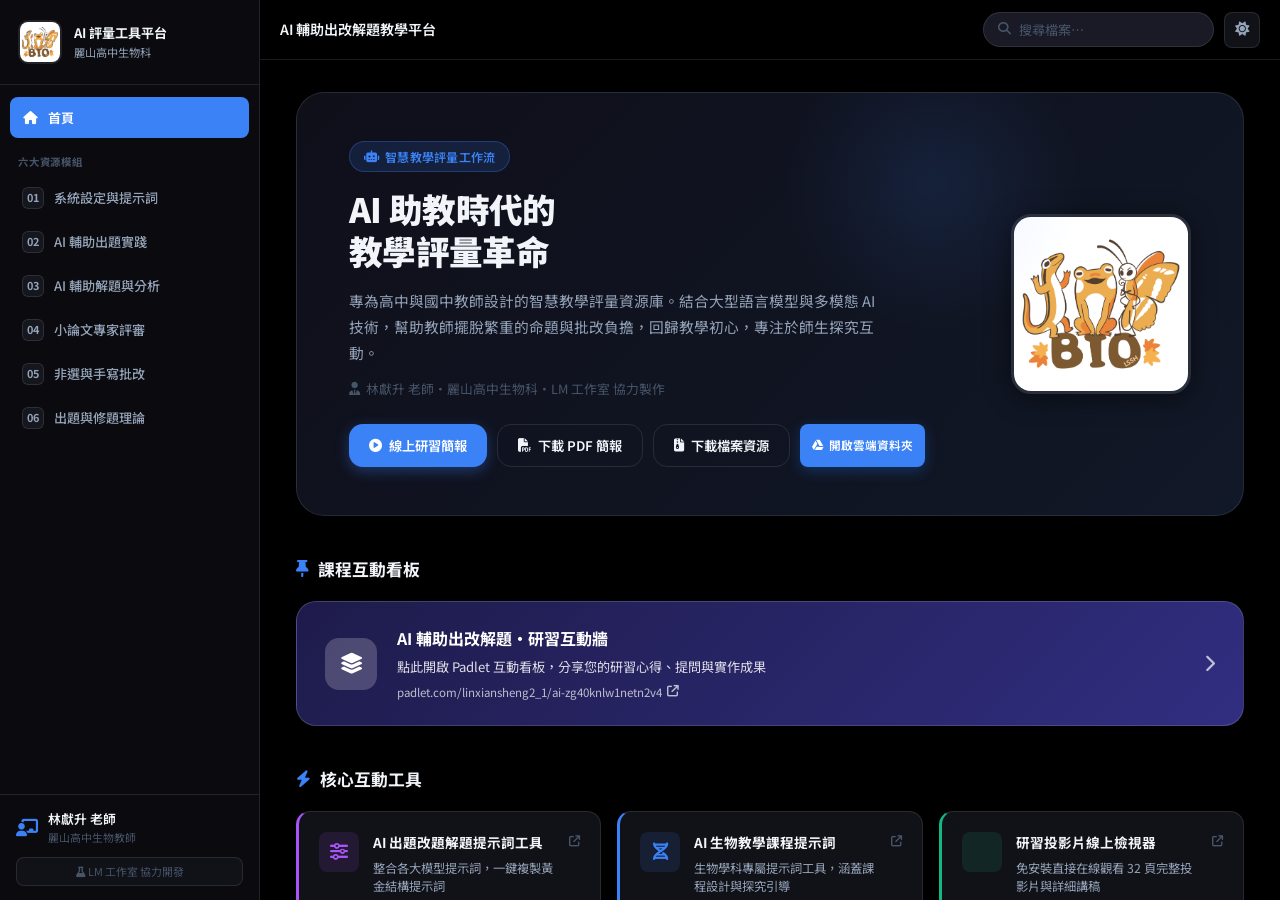
==== commit 40e06ed3: "feat: add 'Download File Resources' button on homepage hero section" ====
--- a/index.html
+++ b/index.html
@@ -119,12 +119,15 @@
                                 <i class="fa-solid fa-user-tie"></i>
                                 林獻升 老師・麗山高中生物科・LM 工作室 協力製作
                             </p>
-                            <div class="hero-btns">
+                             <div class="hero-btns">
                                 <a href="https://froglssh.github.io/ai-assisted-exam-pd-workshop/%E7%A0%94%E7%BF%92%E6%95%99%E5%AD%B8%E7%B6%B2%E9%A0%81.html" target="_blank" class="btn btn-primary">
                                     <i class="fa-solid fa-circle-play"></i> 線上研習簡報
                                 </a>
                                 <a href="https://drive.google.com/file/d/1fWZDfsmoMmHr1OS3sS5K5PD50WmvjYrc/view?usp=drive_link" target="_blank" class="btn btn-outline">
                                     <i class="fa-solid fa-file-pdf"></i> 下載 PDF 簡報
+                                </a>
+                                <a href="https://drive.google.com/file/d/1ODuLZTmRvrkDCiYv9X4rx9s-kR1k0-oQ/view?usp=drive_link" target="_blank" class="btn btn-outline">
+                                    <i class="fa-solid fa-file-zipper"></i> 下載檔案資源
                                 </a>
                                 <a href="https://drive.google.com/drive/folders/1tesyMhAUjFThW4bvDOeYQFuE6hKwhait?usp=drive_link" target="_blank" class="btn btn-drive">
                                     <i class="fa-brands fa-google-drive"></i> 開啟雲端資料夾
@@ -165,7 +168,7 @@
                             <i class="fa-solid fa-bolt"></i> 核心互動工具
                         </h2>
                         <div class="tools-grid">
-                            <a href="https://claude.ai/public/artifacts/fa883300-e0d8-4f3a-bb3a-780068b69fee" target="_blank" class="tool-card accent-purple">
+                            <a href="https://froglssh.github.io/ai-assisted-exam-pd-workshop/AI出題改題解題提示詞工具.html" target="_blank" class="tool-card accent-purple">
                                 <div class="tool-card-icon"><i class="fa-solid fa-sliders"></i></div>
                                 <div class="tool-card-body">
                                     <h4>AI 出題改題解題提示詞工具</h4>
@@ -173,7 +176,7 @@
                                 </div>
                                 <i class="fa-solid fa-arrow-up-right-from-square tool-ext-icon"></i>
                             </a>
-                            <a href="AI生物教學課程提示詞.html" target="_blank" class="tool-card accent-blue">
+                            <a href="https://froglssh.github.io/ai-assisted-exam-pd-workshop/AI生物教學課程提示詞.html" target="_blank" class="tool-card accent-blue">
                                 <div class="tool-card-icon"><i class="fa-solid fa-dna"></i></div>
                                 <div class="tool-card-body">
                                     <h4>AI 生物教學課程提示詞</h4>
